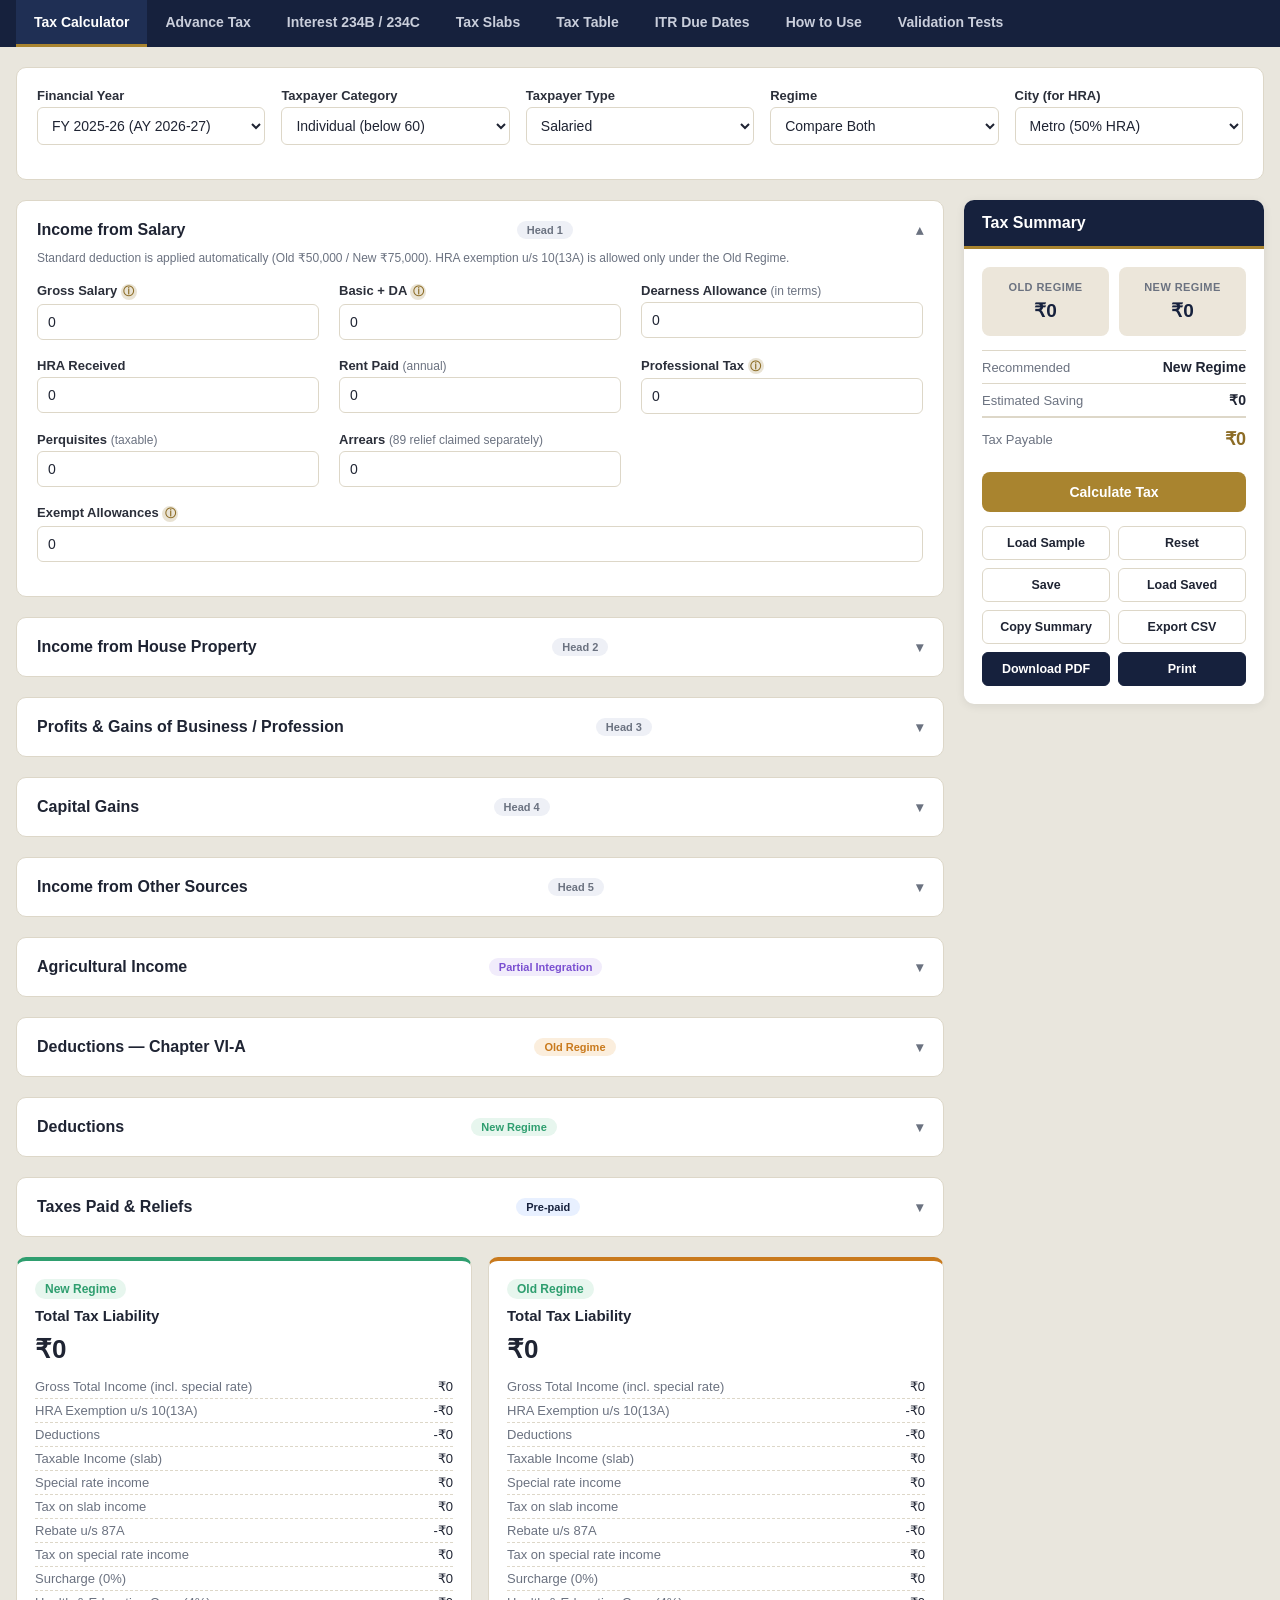
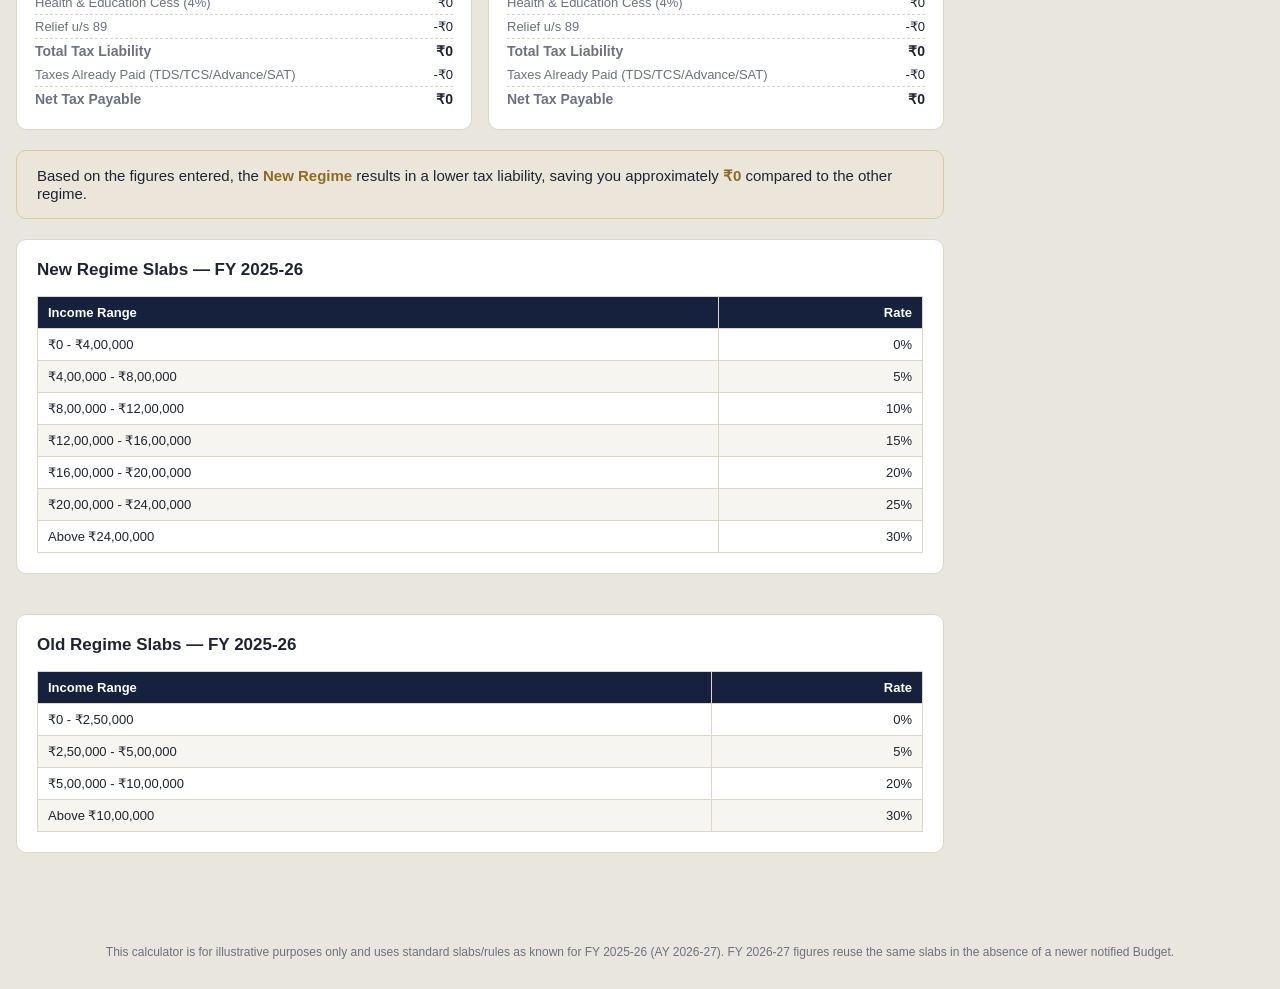
==== index.html @ a71130d2 "Add income tax calculator for FY 2025-26 & FY 2026-27 (Old vs New regime) Static HTML/CSS/JS calcula" ====
<!DOCTYPE html>
<html lang="en">
<head>
<meta charset="UTF-8" />
<meta name="viewport" content="width=device-width, initial-scale=1.0" />
<title>Income Tax Calculator — FY 2025-26 & FY 2026-27 | Old vs New Regime</title>
<link rel="stylesheet" href="style.css" />
</head>
<body>

<nav class="tabnav">
  <button class="tab-btn active" data-tab="calculator">Tax Calculator</button>
  <button class="tab-btn" data-tab="advance">Advance Tax</button>
  <button class="tab-btn" data-tab="interest">Interest 234B / 234C</button>
  <button class="tab-btn" data-tab="slabs">Tax Slabs</button>
  <button class="tab-btn" data-tab="table">Tax Table</button>
  <button class="tab-btn" data-tab="duedates">ITR Due Dates</button>
  <button class="tab-btn" data-tab="howto">How to Use</button>
  <button class="tab-btn" data-tab="tests">Validation Tests</button>
</nav>

<div class="wrap">

<!-- ============================== TAX CALCULATOR ============================== -->
<section class="tab-panel" id="tab-calculator">

  <div class="card controls controls-5">
    <div class="field">
      <label for="fy">Financial Year</label>
      <select id="fy">
        <option value="2025-26">FY 2025-26 (AY 2026-27)</option>
        <option value="2026-27">FY 2026-27 (AY 2027-28)</option>
      </select>
    </div>
    <div class="field">
      <label for="age">Taxpayer Category</label>
      <select id="age">
        <option value="below60">Individual (below 60)</option>
        <option value="senior">Senior Citizen (60–80)</option>
        <option value="supersenior">Super Senior Citizen (80+)</option>
      </select>
    </div>
    <div class="field">
      <label for="taxpayerType">Taxpayer Type</label>
      <select id="taxpayerType">
        <option value="salaried">Salaried</option>
        <option value="pensioner">Pensioner</option>
        <option value="business">Business / Professional</option>
        <option value="other">Other</option>
      </select>
    </div>
    <div class="field">
      <label for="regimeToggle">Regime</label>
      <select id="regimeToggle">
        <option value="both">Compare Both</option>
        <option value="new">New Regime</option>
        <option value="old">Old Regime</option>
      </select>
    </div>
    <div class="field">
      <label for="metroCity">City (for HRA)</label>
      <select id="metroCity">
        <option value="metro">Metro (50% HRA)</option>
        <option value="nonmetro">Non-Metro (40% HRA)</option>
      </select>
    </div>
  </div>

  <div class="calc-layout">
    <div class="calc-main">

      <!-- HEAD 1: SALARY -->
      <details class="card accordion" open>
        <summary><span>Income from Salary</span><span class="head-tag">Head 1</span></summary>
        <p class="section-note">Standard deduction is applied automatically (Old ₹50,000 / New ₹75,000). HRA exemption u/s 10(13A) is allowed only under the Old Regime.</p>
        <div class="two-col">
          <div class="field">
            <label for="grossSalary">Gross Salary <span class="info-i" title="Bonus / Special Allowance / other components not itemised below">ⓘ</span></label>
            <input type="number" id="grossSalary" min="0" value="0" />
          </div>
          <div class="field">
            <label for="basicDA">Basic + DA <span class="info-i" title="Forming part of salary; used as the base for HRA exemption">ⓘ</span></label>
            <input type="number" id="basicDA" min="0" value="0" />
          </div>
          <div class="field">
            <label for="daTerms">Dearness Allowance <span class="hint">(in terms)</span></label>
            <input type="number" id="daTerms" min="0" value="0" />
          </div>
          <div class="field">
            <label for="hraReceived">HRA Received</label>
            <input type="number" id="hraReceived" min="0" value="0" />
          </div>
          <div class="field">
            <label for="rentPaid">Rent Paid <span class="hint">(annual)</span></label>
            <input type="number" id="rentPaid" min="0" value="0" />
          </div>
          <div class="field">
            <label for="professionalTax">Professional Tax <span class="info-i" title="u/s 16(iii) — deductible only under the Old Regime">ⓘ</span></label>
            <input type="number" id="professionalTax" min="0" value="0" />
          </div>
          <div class="field">
            <label for="perquisites">Perquisites <span class="hint">(taxable)</span></label>
            <input type="number" id="perquisites" min="0" value="0" />
          </div>
          <div class="field">
            <label for="arrears">Arrears <span class="hint">(89 relief claimed separately)</span></label>
            <input type="number" id="arrears" min="0" value="0" />
          </div>
          <div class="field full">
            <label for="exemptAllowances">Exempt Allowances <span class="info-i" title="u/s 10 — e.g. LTA, conveyance; allowed in both regimes">ⓘ</span></label>
            <input type="number" id="exemptAllowances" min="0" value="0" />
          </div>
        </div>
      </details>

      <!-- HEAD 2: HOUSE PROPERTY -->
      <details class="card accordion">
        <summary><span>Income from House Property</span><span class="head-tag">Head 2</span></summary>
        <p class="section-note">Self-occupied interest u/s 24(b) is capped at ₹2,00,000 and allowed under the Old Regime only. Loss set-off against other heads is restricted to ₹2,00,000.</p>
        <div class="field">
          <label for="selfOccupiedInterest">Self-Occupied Property — Interest on Housing Loan u/s 24(b)</label>
          <input type="number" id="selfOccupiedInterest" min="0" value="0" />
        </div>
        <div class="two-col">
          <div class="field">
            <label for="letOutRent">Let-Out — Gross Annual Rent</label>
            <input type="number" id="letOutRent" min="0" value="0" />
          </div>
          <div class="field">
            <label for="municipalTax">Municipal Taxes Paid</label>
            <input type="number" id="municipalTax" min="0" value="0" />
          </div>
          <div class="field">
            <label for="letOutInterest">Let-Out — Interest on Loan</label>
            <input type="number" id="letOutInterest" min="0" value="0" />
          </div>
          <div class="field">
            <label for="preConstructionInterest">Pre-construction Interest <span class="hint">(1/5th)</span></label>
            <input type="number" id="preConstructionInterest" min="0" value="0" />
          </div>
          <div class="field">
            <label for="coOwnerShare">Co-owner Share (%) <span class="info-i" title="Your share of the let-out property">ⓘ</span></label>
            <input type="number" id="coOwnerShare" min="0" max="100" value="100" />
          </div>
        </div>
      </details>

      <!-- HEAD 3: BUSINESS / PROFESSION -->
      <details class="card accordion">
        <summary><span>Profits &amp; Gains of Business / Profession</span><span class="head-tag">Head 3</span></summary>
        <p class="section-note">Enter either the regular computation figures or presumptive income (44AD / 44ADA / 44AE). Presumptive income, where entered, is taken as the business income.</p>
        <div class="two-col">
          <div class="field">
            <label for="netProfit">Net Profit as per P&amp;L</label>
            <input type="number" id="netProfit" value="0" />
          </div>
          <div class="field">
            <label for="addDisallowances">Add: Disallowances</label>
            <input type="number" id="addDisallowances" min="0" value="0" />
          </div>
          <div class="field">
            <label for="addOtherAdditions">Add: Other Additions</label>
            <input type="number" id="addOtherAdditions" min="0" value="0" />
          </div>
          <div class="field">
            <label for="lessAllowableDeductions">Less: Allowable Deductions</label>
            <input type="number" id="lessAllowableDeductions" min="0" value="0" />
          </div>
          <div class="field">
            <label for="depreciationAdjustment">Depreciation Adjustment u/s 32</label>
            <input type="number" id="depreciationAdjustment" min="0" value="0" />
          </div>
          <div class="field">
            <label for="presumptive44AD">Presumptive u/s 44AD</label>
            <input type="number" id="presumptive44AD" min="0" value="0" />
          </div>
          <div class="field">
            <label for="presumptive44ADA">Presumptive u/s 44ADA</label>
            <input type="number" id="presumptive44ADA" min="0" value="0" />
          </div>
          <div class="field">
            <label for="presumptive44AE">Presumptive u/s 44AE</label>
            <input type="number" id="presumptive44AE" min="0" value="0" />
          </div>
          <div class="field">
            <label for="broughtForwardBusinessLoss">Brought-Forward Business Loss</label>
            <input type="number" id="broughtForwardBusinessLoss" min="0" value="0" />
          </div>
          <div class="field">
            <label for="currentYearBusinessLoss">Current-Year Business Loss</label>
            <input type="number" id="currentYearBusinessLoss" min="0" value="0" />
          </div>
        </div>
      </details>

      <!-- HEAD 4: CAPITAL GAINS -->
      <details class="card accordion">
        <summary><span>Capital Gains</span><span class="head-tag">Head 4</span></summary>
        <p class="section-note">Special-rate gains are taxed separately: STCG u/s 111A @20%, LTCG u/s 112A @12.5% (exemption ₹1,25,000), LTCG u/s 112 @12.5%. For residents, unexhausted basic exemption is set off against special-rate income.</p>
        <div class="two-col">
          <div class="field">
            <label for="stcgSlab">STCG Taxable at Slab Rates</label>
            <input type="number" id="stcgSlab" min="0" value="0" />
          </div>
          <div class="field">
            <label for="stcg111A">STCG u/s 111A <span class="hint">(equity, 20%)</span></label>
            <input type="number" id="stcg111A" min="0" value="0" />
          </div>
          <div class="field">
            <label for="ltcg112A">LTCG u/s 112A <span class="hint">(equity, 12.5%)</span></label>
            <input type="number" id="ltcg112A" min="0" value="0" />
          </div>
          <div class="field">
            <label for="ltcg112">LTCG u/s 112 <span class="hint">(others, 12.5%)</span></label>
            <input type="number" id="ltcg112" min="0" value="0" />
          </div>
        </div>
      </details>

      <!-- HEAD 5: OTHER SOURCES -->
      <details class="card accordion">
        <summary><span>Income from Other Sources</span><span class="head-tag">Head 5</span></summary>
        <p class="section-note">Lottery / online gaming / VDA / unexplained income are taxed at special rates (30% / 30% / 30% / 60% respectively) and are not eligible for rebate u/s 87A.</p>
        <div class="two-col">
          <div class="field">
            <label for="savingsInterest">Savings Bank Interest</label>
            <input type="number" id="savingsInterest" min="0" value="0" />
          </div>
          <div class="field">
            <label for="fdInterest">Fixed Deposit / Other Interest</label>
            <input type="number" id="fdInterest" min="0" value="0" />
          </div>
          <div class="field">
            <label for="dividendIncome">Dividend Income</label>
            <input type="number" id="dividendIncome" min="0" value="0" />
          </div>
          <div class="field">
            <label for="familyPension">Family Pension <span class="info-i" title="Deduction: 1/3rd or ₹15,000 (Old) / ₹25,000 (New), whichever lower">ⓘ</span></label>
            <input type="number" id="familyPension" min="0" value="0" />
          </div>
          <div class="field">
            <label for="lottery115BB">Lottery / Winnings <span class="hint">u/s 115BB (30%)</span></label>
            <input type="number" id="lottery115BB" min="0" value="0" />
          </div>
          <div class="field">
            <label for="onlineGaming115BBJ">Online Gaming <span class="hint">u/s 115BBJ (30%)</span></label>
            <input type="number" id="onlineGaming115BBJ" min="0" value="0" />
          </div>
          <div class="field">
            <label for="vda115BBH">VDA / Crypto <span class="hint">u/s 115BBH (30%)</span></label>
            <input type="number" id="vda115BBH" min="0" value="0" />
          </div>
          <div class="field">
            <label for="unexplained115BBE">Unexplained Income <span class="hint">u/s 115BBE (60%)</span></label>
            <input type="number" id="unexplained115BBE" min="0" value="0" />
          </div>
          <div class="field full">
            <label for="otherIncomeSlab">Other Income <span class="hint">(taxable at slab)</span></label>
            <input type="number" id="otherIncomeSlab" min="0" value="0" />
          </div>
        </div>
      </details>

      <!-- AGRICULTURAL INCOME -->
      <details class="card accordion">
        <summary><span>Agricultural Income</span><span class="head-tag partial">Partial Integration</span></summary>
        <p class="section-note">Net agricultural income above ₹5,000 is aggregated for rate purposes (partial integration) where the taxpayer is an individual/HUF and non-agricultural income exceeds the basic exemption.</p>
        <div class="field">
          <label for="agriIncome">Net Agricultural Income</label>
          <input type="number" id="agriIncome" min="0" value="0" />
        </div>
      </details>

      <!-- DEDUCTIONS: OLD REGIME -->
      <details class="card accordion">
        <summary><span>Deductions — Chapter VI-A</span><span class="head-tag old">Old Regime</span></summary>
        <p class="section-note">These deductions are available under the Old Regime. Statutory ceilings (e.g. 80C aggregate ₹1,50,000; 80CCD(1B) ₹50,000) are applied automatically, with a validation note.</p>
        <div class="two-col">
          <div class="field"><label for="sec80C">80C</label><input type="number" id="sec80C" min="0" value="0" /></div>
          <div class="field"><label for="sec80CCC">80CCC</label><input type="number" id="sec80CCC" min="0" value="0" /></div>
          <div class="field"><label for="sec80CCD1">80CCD(1) — employee NPS</label><input type="number" id="sec80CCD1" min="0" value="0" /></div>
          <div class="field"><label for="sec80CCD1B">80CCD(1B) — addl. NPS</label><input type="number" id="sec80CCD1B" min="0" max="50000" value="0" /></div>
          <div class="field"><label for="sec80CCD2_old">80CCD(2) — employer NPS</label><input type="number" id="sec80CCD2_old" min="0" value="0" /></div>
          <div class="field"><label for="sec80D">80D — Mediclaim</label><input type="number" id="sec80D" min="0" value="0" /></div>
          <div class="field"><label for="sec80DD">80DD</label><input type="number" id="sec80DD" min="0" value="0" /></div>
          <div class="field"><label for="sec80DDB">80DDB</label><input type="number" id="sec80DDB" min="0" value="0" /></div>
          <div class="field"><label for="sec80E">80E — education loan</label><input type="number" id="sec80E" min="0" value="0" /></div>
          <div class="field"><label for="sec80EE">80EE</label><input type="number" id="sec80EE" min="0" value="0" /></div>
          <div class="field"><label for="sec80EEA">80EEA</label><input type="number" id="sec80EEA" min="0" value="0" /></div>
          <div class="field"><label for="sec80G">80G — donations</label><input type="number" id="sec80G" min="0" value="0" /></div>
          <div class="field"><label for="sec80GG">80GG — rent (no HRA)</label><input type="number" id="sec80GG" min="0" value="0" /></div>
          <div class="field"><label for="sec80GGA">80GGA</label><input type="number" id="sec80GGA" min="0" value="0" /></div>
          <div class="field"><label for="sec80GGC">80GGC</label><input type="number" id="sec80GGC" min="0" value="0" /></div>
          <div class="field"><label for="sec80TTA">80TTA — savings interest</label><input type="number" id="sec80TTA" min="0" max="10000" value="0" /></div>
          <div class="field"><label for="sec80TTB">80TTB — senior interest</label><input type="number" id="sec80TTB" min="0" max="50000" value="0" /></div>
          <div class="field"><label for="sec80U">80U — disability</label><input type="number" id="sec80U" min="0" value="0" /></div>
          <div class="field full"><label for="otherDeductions">Other Chapter VI-A deductions</label><input type="number" id="otherDeductions" min="0" value="0" /></div>
        </div>
      </details>

      <!-- DEDUCTIONS: NEW REGIME -->
      <details class="card accordion">
        <summary><span>Deductions</span><span class="head-tag new">New Regime</span></summary>
        <p class="section-note">Only a limited set of deductions is permitted under the New Regime u/s 115BAC.</p>
        <div class="two-col">
          <div class="field"><label for="sec80CCD2_new">80CCD(2) — employer NPS</label><input type="number" id="sec80CCD2_new" min="0" value="0" /></div>
          <div class="field"><label for="sec80CCH2">80CCH(2) — Agniveer</label><input type="number" id="sec80CCH2" min="0" value="0" /></div>
          <div class="field"><label for="sec80JJAA">80JJAA — new employment</label><input type="number" id="sec80JJAA" min="0" value="0" /></div>
          <div class="field"><label for="sec80LA3A">80LA(1A) — IFSC unit</label><input type="number" id="sec80LA3A" min="0" value="0" /></div>
        </div>
      </details>

      <!-- TAXES PAID & RELIEFS -->
      <details class="card accordion">
        <summary><span>Taxes Paid &amp; Reliefs</span><span class="head-tag prepaid">Pre-paid</span></summary>
        <p class="section-note">Enter taxes already paid to arrive at the net payable / refundable position.</p>
        <div class="two-col">
          <div class="field"><label for="tds">TDS</label><input type="number" id="tds" min="0" value="0" /></div>
          <div class="field"><label for="tcs">TCS</label><input type="number" id="tcs" min="0" value="0" /></div>
          <div class="field"><label for="advanceTax">Advance Tax Paid</label><input type="number" id="advanceTax" min="0" value="0" /></div>
          <div class="field"><label for="selfAssessmentTax">Self-Assessment Tax</label><input type="number" id="selfAssessmentTax" min="0" value="0" /></div>
          <div class="field"><label for="relief89">Relief u/s 89</label><input type="number" id="relief89" min="0" value="0" /></div>
        </div>
      </details>

      <div id="results"></div>

    </div>

    <!-- STICKY SUMMARY SIDEBAR -->
    <aside class="calc-sidebar">
      <div class="summary-card">
        <div class="summary-header">Tax Summary</div>
        <div class="summary-body">
          <div class="summary-boxes">
            <div class="summary-box">
              <span>OLD REGIME</span>
              <strong id="sumOld">₹0</strong>
            </div>
            <div class="summary-box">
              <span>NEW REGIME</span>
              <strong id="sumNew">₹0</strong>
            </div>
          </div>
          <div class="summary-row"><span>Recommended</span><strong id="sumRecommended">—</strong></div>
          <div class="summary-row"><span>Estimated Saving</span><strong id="sumSaving">—</strong></div>
          <div class="summary-row main"><span>Tax Payable</span><strong id="sumPayable">₹0</strong></div>

          <button id="calcBtn" class="gold-btn full-btn">Calculate Tax</button>

          <div class="util-grid">
            <button id="loadSampleBtn" class="util-btn">Load Sample</button>
            <button id="resetBtn" class="util-btn">Reset</button>
            <button id="saveBtn" class="util-btn">Save</button>
            <button id="loadSavedBtn" class="util-btn">Load Saved</button>
            <button id="copySummaryBtn" class="util-btn">Copy Summary</button>
            <button id="exportCsvBtn" class="util-btn">Export CSV</button>
            <button id="downloadPdfBtn" class="util-btn dark-btn">Download PDF</button>
            <button id="printBtn" class="util-btn dark-btn">Print</button>
          </div>
        </div>
      </div>
    </aside>
  </div>
</section>

<!-- ============================== ADVANCE TAX ============================== -->
<section class="tab-panel hidden" id="tab-advance">
  <div class="card accordion-static" open>
    <div class="static-header"><span>Advance Tax Calculator</span><span class="head-tag">FY 2026-27</span></div>
    <p class="section-note">Computes instalment-wise advance tax u/s 208–211. Normal taxpayers: 15% by 15 Jun, 45% by 15 Sep, 75% by 15 Dec, 100% by 15 Mar. Presumptive (44AD/44ADA): 100% by 15 Mar.</p>
    <div class="two-col">
      <div class="field"><label for="advAge">Taxpayer Category</label>
        <select id="advAge">
          <option value="below60">Individual (below 60)</option>
          <option value="senior">Senior Citizen (60–80)</option>
          <option value="supersenior">Super Senior Citizen (80+)</option>
        </select>
      </div>
      <div class="field"><label for="advRegime">Regime</label>
        <select id="advRegime">
          <option value="new">New Regime</option>
          <option value="old">Old Regime</option>
        </select>
      </div>
      <div class="field"><label for="advIncome">Estimated Total Income</label><input type="number" id="advIncome" min="0" value="0" /></div>
      <div class="field"><label for="advTds">TDS / TCS deductible</label><input type="number" id="advTds" min="0" value="0" /></div>
      <div class="field"><label for="advTcs">TCS (separate, if any)</label><input type="number" id="advTcs" min="0" value="0" /></div>
      <div class="field"><label for="advRelief">Relief u/s 89 / 90 / 91</label><input type="number" id="advRelief" min="0" value="0" /></div>
    </div>
    <label class="checkbox-row"><input type="checkbox" id="advPresumptive" /> Presumptive taxpayer (44AD / 44ADA) — single instalment by 15 March</label>
    <div class="two-col">
      <div class="field"><label for="advJun">Paid by 15 Jun</label><input type="number" id="advJun" min="0" value="0" /></div>
      <div class="field"><label for="advSep">Paid by 15 Sep</label><input type="number" id="advSep" min="0" value="0" /></div>
      <div class="field"><label for="advDec">Paid by 15 Dec</label><input type="number" id="advDec" min="0" value="0" /></div>
      <div class="field"><label for="advMar">Paid by 15 Mar</label><input type="number" id="advMar" min="0" value="0" /></div>
    </div>
    <button id="advComputeBtn" class="gold-btn">Compute Advance Tax</button>
    <div id="advResults"></div>
  </div>
</section>

<!-- ============================== INTEREST 234B/234C ============================== -->
<section class="tab-panel hidden" id="tab-interest">
  <div class="card accordion-static">
    <div class="static-header"><span>Interest u/s 234B &amp; 234C</span><span class="head-tag">Default Interest</span></div>
    <p class="section-note">Section 234B: 1% per month on shortfall where advance tax paid is less than 90% of assessed tax. Section 234C: 1% per month for deferment of advance-tax instalments. Assessed tax is net of TDS/TCS and reliefs.</p>
    <div class="two-col">
      <div class="field"><label for="intAssessedTax">Assessed Tax (net of TDS/TCS)</label><input type="number" id="intAssessedTax" min="0" value="0" /></div>
      <div class="field"><label for="intAdvancePaid">Total Advance Tax Paid</label><input type="number" id="intAdvancePaid" min="0" value="0" /></div>
      <div class="field"><label for="intMonths234B">234B — months of default <span class="info-i" title="Number of months from 1 April of the assessment year until the date of determination/payment">ⓘ</span></label><input type="number" id="intMonths234B" min="0" value="0" /></div>
    </div>
    <label class="checkbox-row"><input type="checkbox" id="intPresumptive" /> Presumptive taxpayer (44AD / 44ADA)</label>
    <div class="two-col">
      <div class="field"><label for="intJun">Cumulative paid by 15 Jun</label><input type="number" id="intJun" min="0" value="0" /></div>
      <div class="field"><label for="intSep">Cumulative paid by 15 Sep</label><input type="number" id="intSep" min="0" value="0" /></div>
      <div class="field"><label for="intDec">Cumulative paid by 15 Dec</label><input type="number" id="intDec" min="0" value="0" /></div>
      <div class="field"><label for="intMar">Cumulative paid by 15 Mar</label><input type="number" id="intMar" min="0" value="0" /></div>
    </div>
    <button id="intComputeBtn" class="gold-btn">Compute Interest</button>
    <div id="intResults"></div>
  </div>
</section>

<!-- ============================== TAX SLABS ============================== -->
<section class="tab-panel hidden" id="tab-slabs">
  <div class="card accordion-static">
    <div class="static-header"><span>Income Tax Slab Rates</span><span class="head-tag">FY 2025-26 &amp; FY 2026-27</span></div>
    <div id="slabsContent"></div>
  </div>
</section>

<!-- ============================== TAX TABLE ============================== -->
<section class="tab-panel hidden" id="tab-table">
  <div class="card accordion-static">
    <div class="static-header"><span>Quick-Reference Tax Table</span><span class="head-tag">Old vs New, by Income Level</span></div>
    <p class="section-note">Illustrative total tax liability (no deductions, standard deduction only, salaried individual below 60) at common income levels — useful for quickly showing a client where the regime crossover happens.</p>
    <div class="two-col" style="max-width:320px">
      <div class="field"><label for="tableFY">Financial Year</label>
        <select id="tableFY">
          <option value="2025-26">FY 2025-26</option>
          <option value="2026-27">FY 2026-27</option>
        </select>
      </div>
    </div>
    <div id="tableContent"></div>
  </div>
</section>

<!-- ============================== ITR DUE DATES ============================== -->
<section class="tab-panel hidden" id="tab-duedates">
  <div class="card accordion-static">
    <div class="static-header"><span>ITR Due Dates</span><span class="head-tag">AY 2026-27 &amp; AY 2027-28</span></div>
    <p class="section-note">Standard statutory due dates under the Income-tax Act. Dates are extended only by specific CBDT notification/circular for a given assessment year — confirm against the latest notification before relying on these for filing.</p>
    <table class="slab-table">
      <thead><tr><th>Category of Taxpayer</th><th>Due Date</th></tr></thead>
      <tbody>
        <tr><td>Individuals / HUF — no audit required</td><td>31 July</td></tr>
        <tr><td>Businesses requiring audit (incl. companies)</td><td>31 October</td></tr>
        <tr><td>Taxpayers with transfer pricing report (Form 3CEB)</td><td>30 November</td></tr>
        <tr><td>Belated return u/s 139(4)</td><td>31 December</td></tr>
        <tr><td>Revised return u/s 139(5)</td><td>31 December</td></tr>
        <tr><td>Updated return u/s 139(8A)</td><td>Within 48 months from end of relevant AY</td></tr>
      </tbody>
    </table>
  </div>
</section>

<!-- ============================== HOW TO USE ============================== -->
<section class="tab-panel hidden" id="tab-howto">
  <div class="card accordion-static">
    <div class="static-header"><span>How to Use This Calculator</span></div>
    <ol class="howto-list">
      <li>Select the Financial Year, Taxpayer Category (age), Taxpayer Type, and the regime(s) you want to compare on the <strong>Tax Calculator</strong> tab.</li>
      <li>Expand each income head (Salary, House Property, Business/Profession, Capital Gains, Other Sources) and fill in the relevant figures. Leave anything not applicable at 0.</li>
      <li>Under the Old Regime, fill in Chapter VI-A deductions (80C, 80D, etc.) — these are ignored automatically under the New Regime.</li>
      <li>Enter any taxes already paid (TDS, TCS, advance tax, self-assessment tax) and relief u/s 89 in the last section.</li>
      <li>Click <strong>Calculate Tax</strong> — the sticky summary panel on the right shows the Old vs New regime totals, which one is recommended, and the estimated saving.</li>
      <li>Use <strong>Load Sample</strong> to see a worked example, <strong>Save / Load Saved</strong> to keep figures for a client between visits, and <strong>Export CSV / Download PDF / Print</strong> to share the computation.</li>
      <li>Use the <strong>Advance Tax</strong> and <strong>Interest 234B/234C</strong> tabs to check instalment compliance and any default interest once the annual tax liability is known.</li>
    </ol>
  </div>
</section>

<!-- ============================== VALIDATION TESTS ============================== -->
<section class="tab-panel hidden" id="tab-tests">
  <div class="card accordion-static">
    <div class="static-header"><span>Validation Tests</span><span class="head-tag">Self-Check</span></div>
    <p class="section-note">A handful of hand-verified scenarios run against the live calculation engine, to confirm the maths hasn't regressed.</p>
    <button id="runTestsBtn" class="gold-btn">Run Tests</button>
    <div id="testResults"></div>
  </div>
</section>

</div>

<footer class="site-footer">
  <p>This calculator is for illustrative purposes only and uses standard slabs/rules as known for FY 2025-26 (AY 2026-27). FY 2026-27 figures reuse the same slabs in the absence of a newer notified Budget.</p>
</footer>

<script src="script.js"></script>
</body>
</html>
---- style.css ----
:root {
  --bg: #e9e6dd;
  --card: #ffffff;
  --border: #ddd7c8;
  --text: #1f2433;
  --muted: #6b7280;
  --navy: #16213d;
  --navy-light: #1f2f54;
  --gold: #a9842f;
  --gold-dark: #8c6c25;
  --cream: #ece6da;
  --new: #2f9e6f;
  --old: #c97a1d;
  --danger: #c0392b;
  --radius: 10px;
}

* { box-sizing: border-box; }

body {
  margin: 0;
  font-family: "Segoe UI", Roboto, Arial, sans-serif;
  background: var(--bg);
  color: var(--text);
}

.wrap {
  max-width: 1280px;
  margin: 0 auto;
  padding: 20px 16px 60px;
}

/* Top tab navigation */
.tabnav {
  background: var(--navy);
  display: flex;
  flex-wrap: wrap;
  padding: 0 16px;
}
.tab-btn {
  background: transparent;
  border: none;
  color: #c9cedb;
  padding: 14px 18px;
  font-size: 14px;
  font-weight: 600;
  cursor: pointer;
  border-bottom: 3px solid transparent;
}
.tab-btn:hover { color: #fff; }
.tab-btn.active {
  color: #fff;
  border-bottom-color: var(--gold);
  background: var(--navy-light);
}

.tab-panel.hidden { display: none; }

.card {
  background: var(--card);
  border: 1px solid var(--border);
  border-radius: var(--radius);
  padding: 20px;
  margin-bottom: 20px;
}

.card h2 {
  margin: 0 0 16px;
  font-size: 17px;
}

.controls {
  display: grid;
  grid-template-columns: repeat(auto-fit, minmax(200px, 1fr));
  gap: 16px;
}

.field {
  margin-bottom: 14px;
}
.field label {
  display: block;
  font-size: 13px;
  font-weight: 600;
  margin-bottom: 4px;
  color: #2b2f3a;
}
.field .hint {
  font-weight: 400;
  color: var(--muted);
  font-size: 12px;
}
.info-i {
  display: inline-flex;
  align-items: center;
  justify-content: center;
  width: 16px;
  height: 16px;
  border-radius: 50%;
  background: #e9e3d4;
  color: var(--gold-dark);
  font-size: 11px;
  font-style: normal;
  cursor: help;
}
.field input, .field select {
  width: 100%;
  padding: 9px 10px;
  border: 1px solid var(--border);
  border-radius: 6px;
  font-size: 14px;
  background: #fff;
  color: var(--text);
}
.field input:focus, .field select:focus {
  outline: none;
  border-color: var(--gold);
  box-shadow: 0 0 0 3px rgba(169,132,47,0.15);
}

.checkbox-row {
  display: flex;
  align-items: center;
  gap: 8px;
  font-size: 13px;
  font-weight: 600;
  margin: 8px 0 16px;
}
.checkbox-row input { width: auto; }

/* Buttons */
button { font-family: inherit; }
.gold-btn {
  border: none;
  border-radius: 8px;
  padding: 12px 22px;
  font-size: 14px;
  font-weight: 700;
  cursor: pointer;
  background: var(--gold);
  color: #fff;
  transition: background 0.15s;
}
.gold-btn:hover { background: var(--gold-dark); }
.full-btn { width: 100%; margin: 14px 0; }

.util-grid {
  display: grid;
  grid-template-columns: 1fr 1fr;
  gap: 8px;
}
.util-btn {
  border: 1px solid var(--border);
  border-radius: 6px;
  padding: 9px 8px;
  font-size: 12.5px;
  font-weight: 600;
  cursor: pointer;
  background: #fff;
  color: var(--text);
}
.util-btn:hover { background: #f4f2ec; }
.util-btn.dark-btn {
  background: var(--navy);
  color: #fff;
  border-color: var(--navy);
}
.util-btn.dark-btn:hover { background: var(--navy-light); }

/* Calculator layout: main content + sticky sidebar */
.calc-layout {
  display: grid;
  grid-template-columns: 1fr 300px;
  gap: 20px;
  align-items: start;
}
@media (max-width: 900px) {
  .calc-layout { grid-template-columns: 1fr; }
  .calc-sidebar { position: static; }
}

.calc-sidebar {
  position: sticky;
  top: 16px;
}

.summary-card {
  background: var(--card);
  border-radius: var(--radius);
  overflow: hidden;
  box-shadow: 0 2px 10px rgba(0,0,0,0.08);
}
.summary-header {
  background: var(--navy);
  color: #fff;
  font-weight: 700;
  font-size: 16px;
  padding: 14px 18px;
  border-bottom: 3px solid var(--gold);
}
.summary-body { padding: 18px; }

.summary-boxes {
  display: grid;
  grid-template-columns: 1fr 1fr;
  gap: 10px;
  margin-bottom: 14px;
}
.summary-box {
  background: var(--cream);
  border-radius: 8px;
  padding: 14px 8px;
  text-align: center;
}
.summary-box span {
  display: block;
  font-size: 11px;
  font-weight: 700;
  letter-spacing: 0.04em;
  color: var(--muted);
  margin-bottom: 6px;
}
.summary-box strong {
  font-size: 19px;
  color: var(--navy);
}

.summary-row {
  display: flex;
  justify-content: space-between;
  align-items: center;
  font-size: 13px;
  padding: 8px 0;
  border-top: 1px solid var(--border);
  color: var(--muted);
}
.summary-row strong { color: var(--text); font-size: 14px; }
.summary-row.main {
  border-top: 2px solid var(--border);
  padding-top: 10px;
}
.summary-row.main strong { font-size: 18px; color: var(--gold-dark); }

/* Accordion sections */
.accordion summary {
  list-style: none;
  cursor: pointer;
  display: flex;
  align-items: center;
  justify-content: space-between;
  font-size: 16px;
  font-weight: 700;
  padding: 0;
}
.accordion summary::-webkit-details-marker { display: none; }
.accordion summary::after {
  content: "▾";
  color: var(--muted);
  font-size: 14px;
  margin-left: 12px;
}
.accordion[open] summary::after { content: "▴"; }

.static-header {
  display: flex;
  align-items: center;
  justify-content: space-between;
  font-size: 16px;
  font-weight: 700;
  margin-bottom: 4px;
}
.accordion-static { background: var(--card); }

.head-tag {
  font-size: 11px;
  font-weight: 700;
  padding: 3px 10px;
  border-radius: 20px;
  background: #eef0f6;
  color: var(--muted);
}
.head-tag.old { background: #fbeedd; color: var(--old); }
.head-tag.new { background: #e7f6ee; color: var(--new); }
.head-tag.partial { background: #f1ecfb; color: #7a4fd1; }
.head-tag.prepaid { background: #e8f0ff; color: var(--navy); }

.section-note {
  font-size: 12px;
  color: var(--muted);
  margin: 10px 0 16px;
  line-height: 1.5;
}

.two-col {
  display: grid;
  grid-template-columns: repeat(auto-fit, minmax(260px, 1fr));
  gap: 4px 20px;
  margin-top: 12px;
}
.field.full { grid-column: 1 / -1; }

#results { display: flex; flex-direction: column; gap: 20px; margin-top: 20px; }

.result-cards {
  display: grid;
  grid-template-columns: repeat(auto-fit, minmax(280px, 1fr));
  gap: 16px;
}

.regime-card {
  border-radius: var(--radius);
  border: 1px solid var(--border);
  padding: 18px;
  background: var(--card);
}
.regime-card.new { border-top: 4px solid var(--new); }
.regime-card.old { border-top: 4px solid var(--old); }

.regime-card h3 {
  margin: 0 0 10px;
  font-size: 15px;
}
.regime-card .total {
  font-size: 26px;
  font-weight: 700;
  margin: 6px 0 10px;
}
.row {
  display: flex;
  justify-content: space-between;
  font-size: 13px;
  padding: 4px 0;
  border-bottom: 1px dashed var(--border);
}
.row span:first-child { color: var(--muted); }
.row.total-row {
  border-bottom: none;
  font-weight: 700;
  font-size: 14px;
}

.badge {
  display: inline-block;
  font-size: 12px;
  font-weight: 700;
  padding: 3px 10px;
  border-radius: 20px;
  background: #e7f6ee;
  color: var(--new);
  margin-bottom: 8px;
}

.recommend {
  background: var(--cream);
  border: 1px solid #d8cba4;
  border-radius: var(--radius);
  padding: 16px 20px;
  font-size: 15px;
}
.recommend strong { color: var(--gold-dark); }

table.slab-table {
  width: 100%;
  border-collapse: collapse;
  font-size: 13px;
  margin-top: 8px;
}
table.slab-table th, table.slab-table td {
  border: 1px solid var(--border);
  padding: 8px 10px;
  text-align: right;
}
table.slab-table th:first-child, table.slab-table td:first-child {
  text-align: left;
}
table.slab-table th {
  background: var(--navy);
  color: #fff;
}
table.slab-table tbody tr:nth-child(even) { background: #f7f5ef; }

.note-box {
  background: var(--cream);
  border: 1px solid #d8cba4;
  border-left: 4px solid var(--gold);
  border-radius: 6px;
  padding: 10px 14px;
  font-size: 12.5px;
  color: #5c4a1f;
  margin: 10px 0 20px;
  line-height: 1.6;
}

.slabs-block { margin-bottom: 28px; }
.slabs-block h3 { margin: 0 0 8px; font-size: 15px; }

.howto-list { font-size: 14px; line-height: 1.8; padding-left: 20px; }
.howto-list li { margin-bottom: 6px; }

.test-row {
  display: flex;
  justify-content: space-between;
  align-items: center;
  padding: 10px 14px;
  border: 1px solid var(--border);
  border-radius: 6px;
  margin-bottom: 8px;
  font-size: 13px;
}
.test-pass { color: var(--new); font-weight: 700; }
.test-fail { color: var(--danger); font-weight: 700; }

.site-footer {
  color: var(--muted);
  font-size: 12px;
  margin: 0 auto 30px;
  max-width: 1280px;
  padding: 0 16px;
  text-align: center;
}

@media print {
  .tabnav, .util-grid, #calcBtn, .checkbox-row { display: none !important; }
  .calc-layout { grid-template-columns: 1fr; }
  .calc-sidebar { position: static; }
}
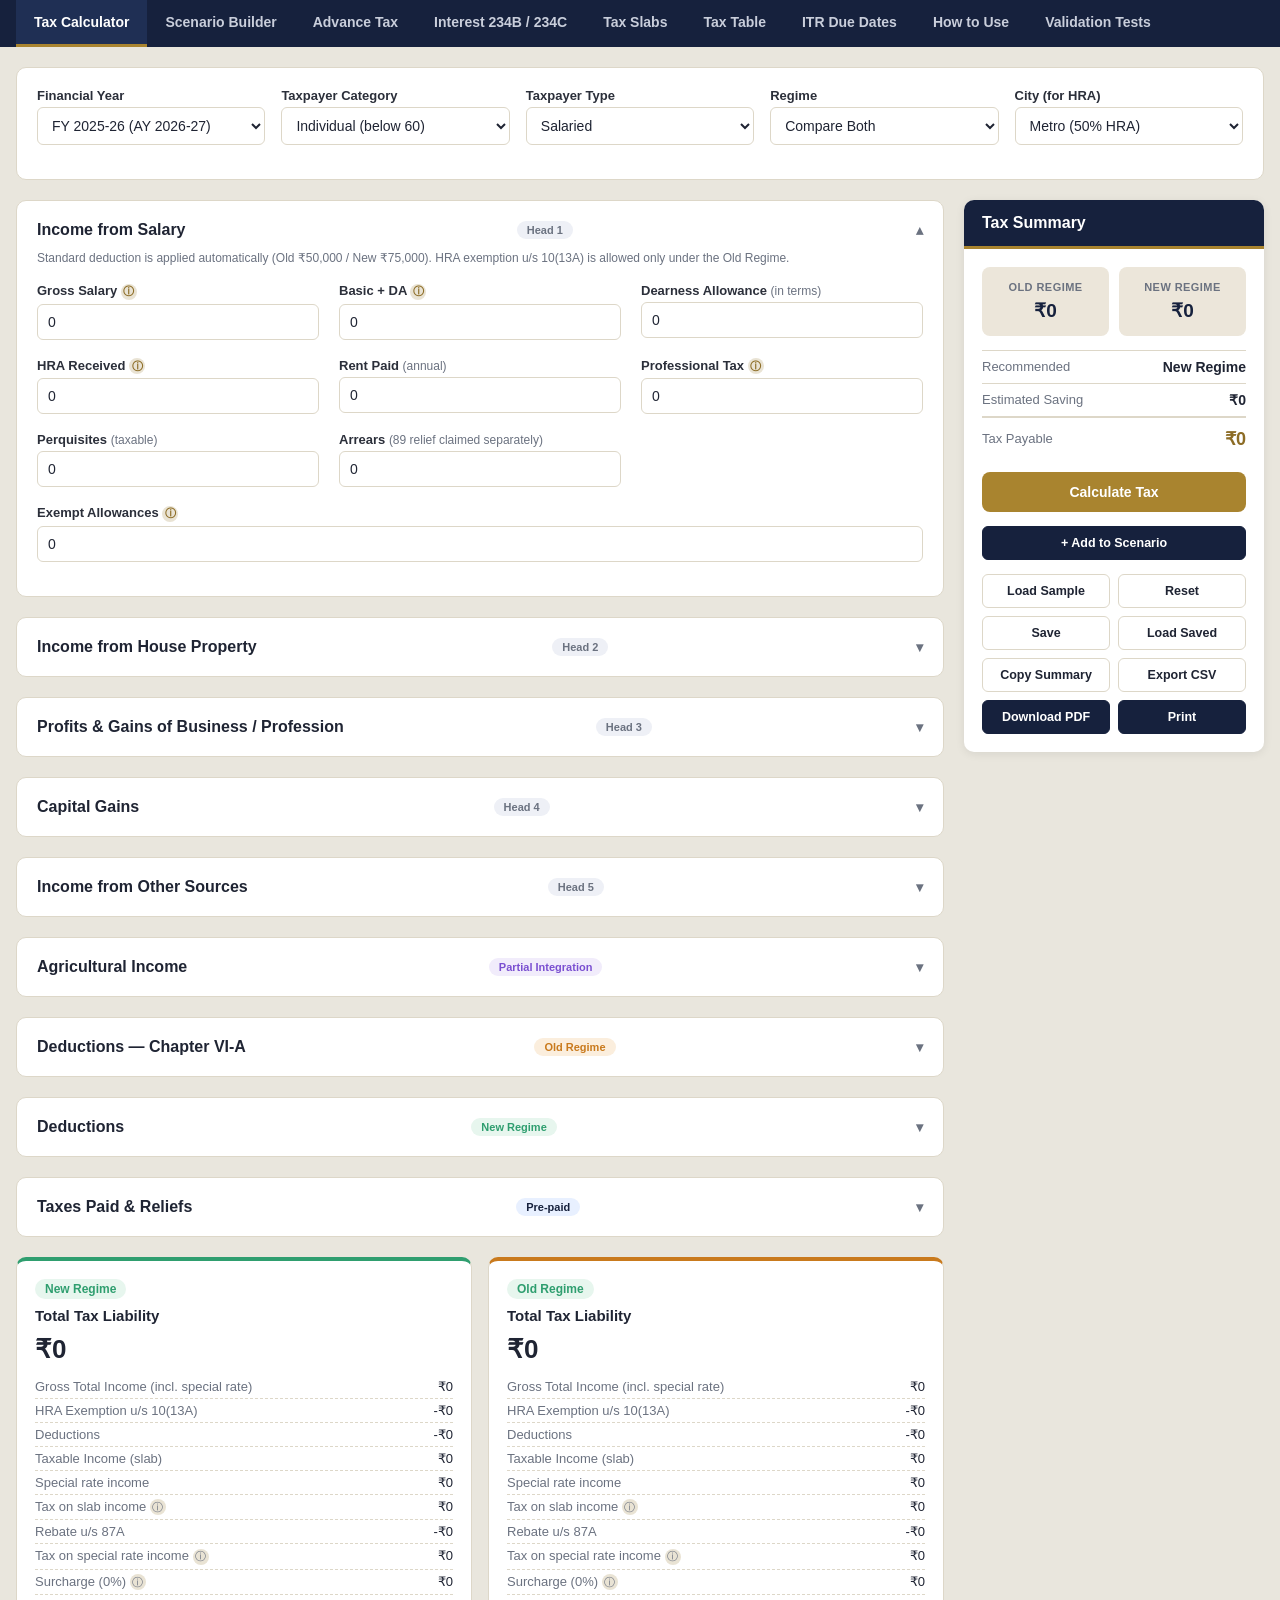
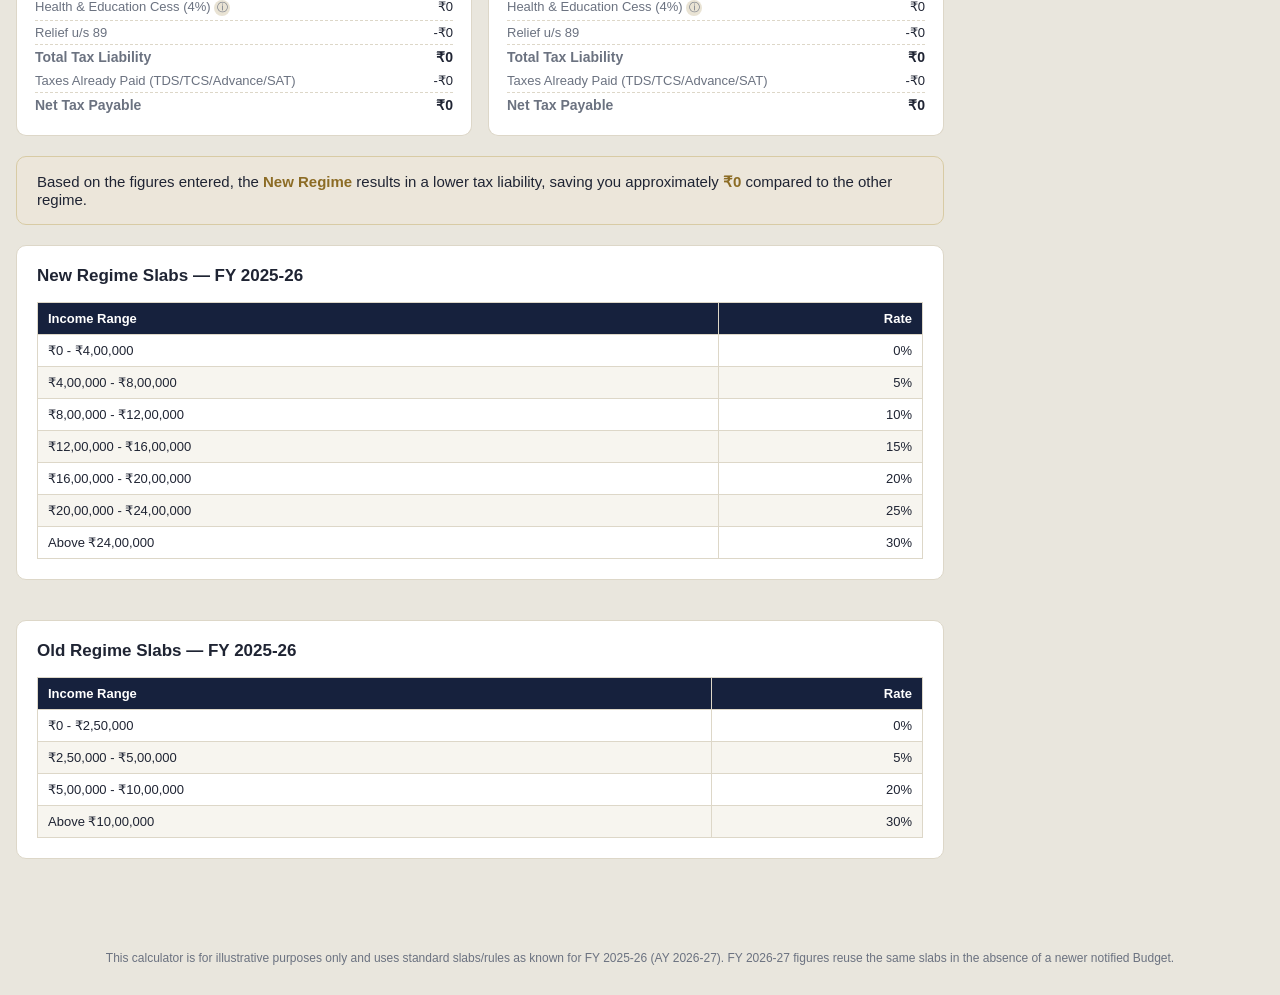
==== commit f17d61bf: "Add Scenario Builder, Indian comma formatting, and section-reference tooltips - New Scenario Builder" ====
--- a/index.html
+++ b/index.html
@@ -10,6 +10,7 @@
 
 <nav class="tabnav">
   <button class="tab-btn active" data-tab="calculator">Tax Calculator</button>
+  <button class="tab-btn" data-tab="scenarios">Scenario Builder</button>
   <button class="tab-btn" data-tab="advance">Advance Tax</button>
   <button class="tab-btn" data-tab="interest">Interest 234B / 234C</button>
   <button class="tab-btn" data-tab="slabs">Tax Slabs</button>
@@ -36,8 +37,12 @@
       <label for="age">Taxpayer Category</label>
       <select id="age">
         <option value="below60">Individual (below 60)</option>
-        <option value="senior">Senior Citizen (60–80)</option>
-        <option value="supersenior">Super Senior Citizen (80+)</option>
+        <option value="senior">Senior Citizen (60–79)</option>
+        <option value="supersenior">Super Senior (80+)</option>
+        <option value="nonresident">Non-Resident</option>
+        <option value="huf">HUF</option>
+        <option value="aopboi">AOP / BOI</option>
+        <option value="ajp">Artificial Juridical Person</option>
       </select>
     </div>
     <div class="field">
@@ -76,39 +81,39 @@
         <div class="two-col">
           <div class="field">
             <label for="grossSalary">Gross Salary <span class="info-i" title="Bonus / Special Allowance / other components not itemised below">ⓘ</span></label>
-            <input type="number" id="grossSalary" min="0" value="0" />
+            <input type="text" inputmode="numeric" autocomplete="off" class="money-input" id="grossSalary" value="0" />
           </div>
           <div class="field">
             <label for="basicDA">Basic + DA <span class="info-i" title="Forming part of salary; used as the base for HRA exemption">ⓘ</span></label>
-            <input type="number" id="basicDA" min="0" value="0" />
+            <input type="text" inputmode="numeric" autocomplete="off" class="money-input" id="basicDA" value="0" />
           </div>
           <div class="field">
             <label for="daTerms">Dearness Allowance <span class="hint">(in terms)</span></label>
-            <input type="number" id="daTerms" min="0" value="0" />
-          </div>
-          <div class="field">
-            <label for="hraReceived">HRA Received</label>
-            <input type="number" id="hraReceived" min="0" value="0" />
+            <input type="text" inputmode="numeric" autocomplete="off" class="money-input" id="daTerms" value="0" />
+          </div>
+          <div class="field">
+            <label for="hraReceived">HRA Received <span class="info-i" title="Used with Basic+DA, Rent Paid, and City to compute the HRA exemption u/s 10(13A) — Old Regime only.">ⓘ</span></label>
+            <input type="text" inputmode="numeric" autocomplete="off" class="money-input" id="hraReceived" value="0" />
           </div>
           <div class="field">
             <label for="rentPaid">Rent Paid <span class="hint">(annual)</span></label>
-            <input type="number" id="rentPaid" min="0" value="0" />
+            <input type="text" inputmode="numeric" autocomplete="off" class="money-input" id="rentPaid" value="0" />
           </div>
           <div class="field">
             <label for="professionalTax">Professional Tax <span class="info-i" title="u/s 16(iii) — deductible only under the Old Regime">ⓘ</span></label>
-            <input type="number" id="professionalTax" min="0" value="0" />
+            <input type="text" inputmode="numeric" autocomplete="off" class="money-input" id="professionalTax" value="0" />
           </div>
           <div class="field">
             <label for="perquisites">Perquisites <span class="hint">(taxable)</span></label>
-            <input type="number" id="perquisites" min="0" value="0" />
+            <input type="text" inputmode="numeric" autocomplete="off" class="money-input" id="perquisites" value="0" />
           </div>
           <div class="field">
             <label for="arrears">Arrears <span class="hint">(89 relief claimed separately)</span></label>
-            <input type="number" id="arrears" min="0" value="0" />
+            <input type="text" inputmode="numeric" autocomplete="off" class="money-input" id="arrears" value="0" />
           </div>
           <div class="field full">
             <label for="exemptAllowances">Exempt Allowances <span class="info-i" title="u/s 10 — e.g. LTA, conveyance; allowed in both regimes">ⓘ</span></label>
-            <input type="number" id="exemptAllowances" min="0" value="0" />
+            <input type="text" inputmode="numeric" autocomplete="off" class="money-input" id="exemptAllowances" value="0" />
           </div>
         </div>
       </details>
@@ -119,24 +124,24 @@
         <p class="section-note">Self-occupied interest u/s 24(b) is capped at ₹2,00,000 and allowed under the Old Regime only. Loss set-off against other heads is restricted to ₹2,00,000.</p>
         <div class="field">
           <label for="selfOccupiedInterest">Self-Occupied Property — Interest on Housing Loan u/s 24(b)</label>
-          <input type="number" id="selfOccupiedInterest" min="0" value="0" />
+          <input type="text" inputmode="numeric" autocomplete="off" class="money-input" id="selfOccupiedInterest" value="0" />
         </div>
         <div class="two-col">
           <div class="field">
             <label for="letOutRent">Let-Out — Gross Annual Rent</label>
-            <input type="number" id="letOutRent" min="0" value="0" />
+            <input type="text" inputmode="numeric" autocomplete="off" class="money-input" id="letOutRent" value="0" />
           </div>
           <div class="field">
             <label for="municipalTax">Municipal Taxes Paid</label>
-            <input type="number" id="municipalTax" min="0" value="0" />
-          </div>
-          <div class="field">
-            <label for="letOutInterest">Let-Out — Interest on Loan</label>
-            <input type="number" id="letOutInterest" min="0" value="0" />
-          </div>
-          <div class="field">
-            <label for="preConstructionInterest">Pre-construction Interest <span class="hint">(1/5th)</span></label>
-            <input type="number" id="preConstructionInterest" min="0" value="0" />
+            <input type="text" inputmode="numeric" autocomplete="off" class="money-input" id="municipalTax" value="0" />
+          </div>
+          <div class="field">
+            <label for="letOutInterest">Let-Out — Interest on Loan <span class="info-i" title="Sec 24(b): interest on a loan for a let-out property — no upper limit, subject to the overall ₹2,00,000 loss set-off cap.">ⓘ</span></label>
+            <input type="text" inputmode="numeric" autocomplete="off" class="money-input" id="letOutInterest" value="0" />
+          </div>
+          <div class="field">
+            <label for="preConstructionInterest">Pre-construction Interest <span class="hint">(1/5th)</span> <span class="info-i" title="Sec 24(b) proviso: pre-construction period interest, claimable in 5 equal annual instalments starting from the year of completion.">ⓘ</span></label>
+            <input type="text" inputmode="numeric" autocomplete="off" class="money-input" id="preConstructionInterest" value="0" />
           </div>
           <div class="field">
             <label for="coOwnerShare">Co-owner Share (%) <span class="info-i" title="Your share of the let-out property">ⓘ</span></label>
@@ -152,43 +157,43 @@
         <div class="two-col">
           <div class="field">
             <label for="netProfit">Net Profit as per P&amp;L</label>
-            <input type="number" id="netProfit" value="0" />
+            <input type="text" inputmode="numeric" autocomplete="off" class="money-input" id="netProfit" value="0" />
           </div>
           <div class="field">
             <label for="addDisallowances">Add: Disallowances</label>
-            <input type="number" id="addDisallowances" min="0" value="0" />
+            <input type="text" inputmode="numeric" autocomplete="off" class="money-input" id="addDisallowances" value="0" />
           </div>
           <div class="field">
             <label for="addOtherAdditions">Add: Other Additions</label>
-            <input type="number" id="addOtherAdditions" min="0" value="0" />
+            <input type="text" inputmode="numeric" autocomplete="off" class="money-input" id="addOtherAdditions" value="0" />
           </div>
           <div class="field">
             <label for="lessAllowableDeductions">Less: Allowable Deductions</label>
-            <input type="number" id="lessAllowableDeductions" min="0" value="0" />
+            <input type="text" inputmode="numeric" autocomplete="off" class="money-input" id="lessAllowableDeductions" value="0" />
           </div>
           <div class="field">
             <label for="depreciationAdjustment">Depreciation Adjustment u/s 32</label>
-            <input type="number" id="depreciationAdjustment" min="0" value="0" />
+            <input type="text" inputmode="numeric" autocomplete="off" class="money-input" id="depreciationAdjustment" value="0" />
           </div>
           <div class="field">
             <label for="presumptive44AD">Presumptive u/s 44AD</label>
-            <input type="number" id="presumptive44AD" min="0" value="0" />
+            <input type="text" inputmode="numeric" autocomplete="off" class="money-input" id="presumptive44AD" value="0" />
           </div>
           <div class="field">
             <label for="presumptive44ADA">Presumptive u/s 44ADA</label>
-            <input type="number" id="presumptive44ADA" min="0" value="0" />
+            <input type="text" inputmode="numeric" autocomplete="off" class="money-input" id="presumptive44ADA" value="0" />
           </div>
           <div class="field">
             <label for="presumptive44AE">Presumptive u/s 44AE</label>
-            <input type="number" id="presumptive44AE" min="0" value="0" />
+            <input type="text" inputmode="numeric" autocomplete="off" class="money-input" id="presumptive44AE" value="0" />
           </div>
           <div class="field">
             <label for="broughtForwardBusinessLoss">Brought-Forward Business Loss</label>
-            <input type="number" id="broughtForwardBusinessLoss" min="0" value="0" />
+            <input type="text" inputmode="numeric" autocomplete="off" class="money-input" id="broughtForwardBusinessLoss" value="0" />
           </div>
           <div class="field">
             <label for="currentYearBusinessLoss">Current-Year Business Loss</label>
-            <input type="number" id="currentYearBusinessLoss" min="0" value="0" />
+            <input type="text" inputmode="numeric" autocomplete="off" class="money-input" id="currentYearBusinessLoss" value="0" />
           </div>
         </div>
       </details>
@@ -199,20 +204,20 @@
         <p class="section-note">Special-rate gains are taxed separately: STCG u/s 111A @20%, LTCG u/s 112A @12.5% (exemption ₹1,25,000), LTCG u/s 112 @12.5%. For residents, unexhausted basic exemption is set off against special-rate income.</p>
         <div class="two-col">
           <div class="field">
-            <label for="stcgSlab">STCG Taxable at Slab Rates</label>
-            <input type="number" id="stcgSlab" min="0" value="0" />
-          </div>
-          <div class="field">
-            <label for="stcg111A">STCG u/s 111A <span class="hint">(equity, 20%)</span></label>
-            <input type="number" id="stcg111A" min="0" value="0" />
-          </div>
-          <div class="field">
-            <label for="ltcg112A">LTCG u/s 112A <span class="hint">(equity, 12.5%)</span></label>
-            <input type="number" id="ltcg112A" min="0" value="0" />
-          </div>
-          <div class="field">
-            <label for="ltcg112">LTCG u/s 112 <span class="hint">(others, 12.5%)</span></label>
-            <input type="number" id="ltcg112" min="0" value="0" />
+            <label for="stcgSlab">STCG Taxable at Slab Rates <span class="info-i" title="Short-term capital gains not covered by a special rate (e.g. unlisted shares, most debt mutual funds) — taxed at normal slab rates.">ⓘ</span></label>
+            <input type="text" inputmode="numeric" autocomplete="off" class="money-input" id="stcgSlab" value="0" />
+          </div>
+          <div class="field">
+            <label for="stcg111A">STCG u/s 111A <span class="hint">(equity, 20%)</span> <span class="info-i" title="Sec 111A: short-term gains on listed equity shares/equity mutual fund units (STT paid) — flat 20%.">ⓘ</span></label>
+            <input type="text" inputmode="numeric" autocomplete="off" class="money-input" id="stcg111A" value="0" />
+          </div>
+          <div class="field">
+            <label for="ltcg112A">LTCG u/s 112A <span class="hint">(equity, 12.5%)</span> <span class="info-i" title="Sec 112A: long-term gains on listed equity shares/equity mutual fund units — 12.5%, with a ₹1,25,000 annual exemption.">ⓘ</span></label>
+            <input type="text" inputmode="numeric" autocomplete="off" class="money-input" id="ltcg112A" value="0" />
+          </div>
+          <div class="field">
+            <label for="ltcg112">LTCG u/s 112 <span class="hint">(others, 12.5%)</span> <span class="info-i" title="Sec 112: long-term capital gains on other assets (property, debt instruments, unlisted shares, etc.) — 12.5%.">ⓘ</span></label>
+            <input type="text" inputmode="numeric" autocomplete="off" class="money-input" id="ltcg112" value="0" />
           </div>
         </div>
       </details>
@@ -224,39 +229,39 @@
         <div class="two-col">
           <div class="field">
             <label for="savingsInterest">Savings Bank Interest</label>
-            <input type="number" id="savingsInterest" min="0" value="0" />
+            <input type="text" inputmode="numeric" autocomplete="off" class="money-input" id="savingsInterest" value="0" />
           </div>
           <div class="field">
             <label for="fdInterest">Fixed Deposit / Other Interest</label>
-            <input type="number" id="fdInterest" min="0" value="0" />
+            <input type="text" inputmode="numeric" autocomplete="off" class="money-input" id="fdInterest" value="0" />
           </div>
           <div class="field">
             <label for="dividendIncome">Dividend Income</label>
-            <input type="number" id="dividendIncome" min="0" value="0" />
+            <input type="text" inputmode="numeric" autocomplete="off" class="money-input" id="dividendIncome" value="0" />
           </div>
           <div class="field">
             <label for="familyPension">Family Pension <span class="info-i" title="Deduction: 1/3rd or ₹15,000 (Old) / ₹25,000 (New), whichever lower">ⓘ</span></label>
-            <input type="number" id="familyPension" min="0" value="0" />
+            <input type="text" inputmode="numeric" autocomplete="off" class="money-input" id="familyPension" value="0" />
           </div>
           <div class="field">
             <label for="lottery115BB">Lottery / Winnings <span class="hint">u/s 115BB (30%)</span></label>
-            <input type="number" id="lottery115BB" min="0" value="0" />
+            <input type="text" inputmode="numeric" autocomplete="off" class="money-input" id="lottery115BB" value="0" />
           </div>
           <div class="field">
             <label for="onlineGaming115BBJ">Online Gaming <span class="hint">u/s 115BBJ (30%)</span></label>
-            <input type="number" id="onlineGaming115BBJ" min="0" value="0" />
+            <input type="text" inputmode="numeric" autocomplete="off" class="money-input" id="onlineGaming115BBJ" value="0" />
           </div>
           <div class="field">
             <label for="vda115BBH">VDA / Crypto <span class="hint">u/s 115BBH (30%)</span></label>
-            <input type="number" id="vda115BBH" min="0" value="0" />
+            <input type="text" inputmode="numeric" autocomplete="off" class="money-input" id="vda115BBH" value="0" />
           </div>
           <div class="field">
             <label for="unexplained115BBE">Unexplained Income <span class="hint">u/s 115BBE (60%)</span></label>
-            <input type="number" id="unexplained115BBE" min="0" value="0" />
+            <input type="text" inputmode="numeric" autocomplete="off" class="money-input" id="unexplained115BBE" value="0" />
           </div>
           <div class="field full">
             <label for="otherIncomeSlab">Other Income <span class="hint">(taxable at slab)</span></label>
-            <input type="number" id="otherIncomeSlab" min="0" value="0" />
+            <input type="text" inputmode="numeric" autocomplete="off" class="money-input" id="otherIncomeSlab" value="0" />
           </div>
         </div>
       </details>
@@ -266,8 +271,8 @@
         <summary><span>Agricultural Income</span><span class="head-tag partial">Partial Integration</span></summary>
         <p class="section-note">Net agricultural income above ₹5,000 is aggregated for rate purposes (partial integration) where the taxpayer is an individual/HUF and non-agricultural income exceeds the basic exemption.</p>
         <div class="field">
-          <label for="agriIncome">Net Agricultural Income</label>
-          <input type="number" id="agriIncome" min="0" value="0" />
+          <label for="agriIncome">Net Agricultural Income <span class="info-i" title="Exempt u/s 10(1); partial integration for rate purposes follows the Finance Act's First Schedule, Part IV rules.">ⓘ</span></label>
+          <input type="text" inputmode="numeric" autocomplete="off" class="money-input" id="agriIncome" value="0" />
         </div>
       </details>
 
@@ -276,25 +281,25 @@
         <summary><span>Deductions — Chapter VI-A</span><span class="head-tag old">Old Regime</span></summary>
         <p class="section-note">These deductions are available under the Old Regime. Statutory ceilings (e.g. 80C aggregate ₹1,50,000; 80CCD(1B) ₹50,000) are applied automatically, with a validation note.</p>
         <div class="two-col">
-          <div class="field"><label for="sec80C">80C</label><input type="number" id="sec80C" min="0" value="0" /></div>
-          <div class="field"><label for="sec80CCC">80CCC</label><input type="number" id="sec80CCC" min="0" value="0" /></div>
-          <div class="field"><label for="sec80CCD1">80CCD(1) — employee NPS</label><input type="number" id="sec80CCD1" min="0" value="0" /></div>
-          <div class="field"><label for="sec80CCD1B">80CCD(1B) — addl. NPS</label><input type="number" id="sec80CCD1B" min="0" max="50000" value="0" /></div>
-          <div class="field"><label for="sec80CCD2_old">80CCD(2) — employer NPS</label><input type="number" id="sec80CCD2_old" min="0" value="0" /></div>
-          <div class="field"><label for="sec80D">80D — Mediclaim</label><input type="number" id="sec80D" min="0" value="0" /></div>
-          <div class="field"><label for="sec80DD">80DD</label><input type="number" id="sec80DD" min="0" value="0" /></div>
-          <div class="field"><label for="sec80DDB">80DDB</label><input type="number" id="sec80DDB" min="0" value="0" /></div>
-          <div class="field"><label for="sec80E">80E — education loan</label><input type="number" id="sec80E" min="0" value="0" /></div>
-          <div class="field"><label for="sec80EE">80EE</label><input type="number" id="sec80EE" min="0" value="0" /></div>
-          <div class="field"><label for="sec80EEA">80EEA</label><input type="number" id="sec80EEA" min="0" value="0" /></div>
-          <div class="field"><label for="sec80G">80G — donations</label><input type="number" id="sec80G" min="0" value="0" /></div>
-          <div class="field"><label for="sec80GG">80GG — rent (no HRA)</label><input type="number" id="sec80GG" min="0" value="0" /></div>
-          <div class="field"><label for="sec80GGA">80GGA</label><input type="number" id="sec80GGA" min="0" value="0" /></div>
-          <div class="field"><label for="sec80GGC">80GGC</label><input type="number" id="sec80GGC" min="0" value="0" /></div>
-          <div class="field"><label for="sec80TTA">80TTA — savings interest</label><input type="number" id="sec80TTA" min="0" max="10000" value="0" /></div>
-          <div class="field"><label for="sec80TTB">80TTB — senior interest</label><input type="number" id="sec80TTB" min="0" max="50000" value="0" /></div>
-          <div class="field"><label for="sec80U">80U — disability</label><input type="number" id="sec80U" min="0" value="0" /></div>
-          <div class="field full"><label for="otherDeductions">Other Chapter VI-A deductions</label><input type="number" id="otherDeductions" min="0" value="0" /></div>
+          <div class="field"><label for="sec80C">80C <span class="info-i" title="Sec 80C: investments in PPF, ELSS, life insurance premium, EPF, principal repayment of home loan, etc. Combined limit with 80CCC & 80CCD(1): ₹1,50,000.">ⓘ</span></label><input type="text" inputmode="numeric" autocomplete="off" class="money-input" id="sec80C" value="0" /></div>
+          <div class="field"><label for="sec80CCC">80CCC <span class="info-i" title="Sec 80CCC: contribution to LIC/insurer pension/annuity plans. Combined limit with 80C & 80CCD(1): ₹1,50,000.">ⓘ</span></label><input type="text" inputmode="numeric" autocomplete="off" class="money-input" id="sec80CCC" value="0" /></div>
+          <div class="field"><label for="sec80CCD1">80CCD(1) — employee NPS <span class="info-i" title="Sec 80CCD(1): employee's own NPS contribution. Combined limit with 80C & 80CCC: ₹1,50,000.">ⓘ</span></label><input type="text" inputmode="numeric" autocomplete="off" class="money-input" id="sec80CCD1" value="0" /></div>
+          <div class="field"><label for="sec80CCD1B">80CCD(1B) — addl. NPS <span class="info-i" title="Sec 80CCD(1B): additional NPS contribution, over and above the ₹1,50,000 limit under 80CCE. Max ₹50,000.">ⓘ</span></label><input type="text" inputmode="numeric" autocomplete="off" class="money-input" id="sec80CCD1B" value="0" /></div>
+          <div class="field"><label for="sec80CCD2_old">80CCD(2) — employer NPS <span class="info-i" title="Sec 80CCD(2): employer's NPS contribution — deductible in both Old and New Regime, outside the ₹1,50,000 cap.">ⓘ</span></label><input type="text" inputmode="numeric" autocomplete="off" class="money-input" id="sec80CCD2_old" value="0" /></div>
+          <div class="field"><label for="sec80D">80D — Mediclaim <span class="info-i" title="Sec 80D: medical insurance premium for self/family/parents. Max ₹25,000 (₹50,000 if the insured is a senior citizen).">ⓘ</span></label><input type="text" inputmode="numeric" autocomplete="off" class="money-input" id="sec80D" value="0" /></div>
+          <div class="field"><label for="sec80DD">80DD <span class="info-i" title="Sec 80DD: maintenance/medical treatment of a dependant with disability. Fixed deduction ₹75,000 (₹1,25,000 for severe disability), irrespective of actual expense.">ⓘ</span></label><input type="text" inputmode="numeric" autocomplete="off" class="money-input" id="sec80DD" value="0" /></div>
+          <div class="field"><label for="sec80DDB">80DDB <span class="info-i" title="Sec 80DDB: medical treatment of specified diseases. Max ₹40,000 (₹1,00,000 for senior citizens).">ⓘ</span></label><input type="text" inputmode="numeric" autocomplete="off" class="money-input" id="sec80DDB" value="0" /></div>
+          <div class="field"><label for="sec80E">80E — education loan <span class="info-i" title="Sec 80E: interest on a loan for higher education — no upper limit on the amount, allowed for 8 consecutive years.">ⓘ</span></label><input type="text" inputmode="numeric" autocomplete="off" class="money-input" id="sec80E" value="0" /></div>
+          <div class="field"><label for="sec80EE">80EE <span class="info-i" title="Sec 80EE: interest on home loan for first-time buyers (loan sanctioned FY2016-17). Max ₹50,000, over and above Sec 24(b).">ⓘ</span></label><input type="text" inputmode="numeric" autocomplete="off" class="money-input" id="sec80EE" value="0" /></div>
+          <div class="field"><label for="sec80EEA">80EEA <span class="info-i" title="Sec 80EEA: additional interest on home loan for affordable housing (loan sanctioned FY2019-20 to FY2021-22). Max ₹1,50,000.">ⓘ</span></label><input type="text" inputmode="numeric" autocomplete="off" class="money-input" id="sec80EEA" value="0" /></div>
+          <div class="field"><label for="sec80G">80G — donations <span class="info-i" title="Sec 80G: donations to specified charitable funds/institutions — 50% or 100% deduction depending on the fund, some subject to a qualifying-income limit.">ⓘ</span></label><input type="text" inputmode="numeric" autocomplete="off" class="money-input" id="sec80G" value="0" /></div>
+          <div class="field"><label for="sec80GG">80GG — rent (no HRA) <span class="info-i" title="Sec 80GG: rent paid where HRA is not received. Least of ₹5,000/month, 25% of total income, or rent minus 10% of total income.">ⓘ</span></label><input type="text" inputmode="numeric" autocomplete="off" class="money-input" id="sec80GG" value="0" /></div>
+          <div class="field"><label for="sec80GGA">80GGA <span class="info-i" title="Sec 80GGA: donations for scientific research or rural development.">ⓘ</span></label><input type="text" inputmode="numeric" autocomplete="off" class="money-input" id="sec80GGA" value="0" /></div>
+          <div class="field"><label for="sec80GGC">80GGC <span class="info-i" title="Sec 80GGC: contributions to a registered political party or electoral trust.">ⓘ</span></label><input type="text" inputmode="numeric" autocomplete="off" class="money-input" id="sec80GGC" value="0" /></div>
+          <div class="field"><label for="sec80TTA">80TTA — savings interest <span class="info-i" title="Sec 80TTA: interest on a savings bank account, for individuals/HUF below 60. Max ₹10,000.">ⓘ</span></label><input type="text" inputmode="numeric" autocomplete="off" class="money-input" id="sec80TTA" value="0" /></div>
+          <div class="field"><label for="sec80TTB">80TTB — senior interest <span class="info-i" title="Sec 80TTB: interest on all deposits (savings + FD), for resident senior citizens only. Max ₹50,000; replaces 80TTA for them.">ⓘ</span></label><input type="text" inputmode="numeric" autocomplete="off" class="money-input" id="sec80TTB" value="0" /></div>
+          <div class="field"><label for="sec80U">80U — disability <span class="info-i" title="Sec 80U: deduction for a taxpayer with a disability — fixed ₹75,000 (₹1,25,000 for severe disability), irrespective of actual expense.">ⓘ</span></label><input type="text" inputmode="numeric" autocomplete="off" class="money-input" id="sec80U" value="0" /></div>
+          <div class="field full"><label for="otherDeductions">Other Chapter VI-A deductions</label><input type="text" inputmode="numeric" autocomplete="off" class="money-input" id="otherDeductions" value="0" /></div>
         </div>
       </details>
 
@@ -303,10 +308,10 @@
         <summary><span>Deductions</span><span class="head-tag new">New Regime</span></summary>
         <p class="section-note">Only a limited set of deductions is permitted under the New Regime u/s 115BAC.</p>
         <div class="two-col">
-          <div class="field"><label for="sec80CCD2_new">80CCD(2) — employer NPS</label><input type="number" id="sec80CCD2_new" min="0" value="0" /></div>
-          <div class="field"><label for="sec80CCH2">80CCH(2) — Agniveer</label><input type="number" id="sec80CCH2" min="0" value="0" /></div>
-          <div class="field"><label for="sec80JJAA">80JJAA — new employment</label><input type="number" id="sec80JJAA" min="0" value="0" /></div>
-          <div class="field"><label for="sec80LA3A">80LA(1A) — IFSC unit</label><input type="number" id="sec80LA3A" min="0" value="0" /></div>
+          <div class="field"><label for="sec80CCD2_new">80CCD(2) — employer NPS <span class="info-i" title="Sec 80CCD(2): employer's NPS contribution — one of the few deductions retained under the New Regime u/s 115BAC.">ⓘ</span></label><input type="text" inputmode="numeric" autocomplete="off" class="money-input" id="sec80CCD2_new" value="0" /></div>
+          <div class="field"><label for="sec80CCH2">80CCH(2) — Agniveer <span class="info-i" title="Sec 80CCH(2): contribution to the Agniveer Corpus Fund — fully deductible, available under both regimes.">ⓘ</span></label><input type="text" inputmode="numeric" autocomplete="off" class="money-input" id="sec80CCH2" value="0" /></div>
+          <div class="field"><label for="sec80JJAA">80JJAA — new employment <span class="info-i" title="Sec 80JJAA: deduction for employing new employees — 30% of additional employee cost, claimable for 3 assessment years.">ⓘ</span></label><input type="text" inputmode="numeric" autocomplete="off" class="money-input" id="sec80JJAA" value="0" /></div>
+          <div class="field"><label for="sec80LA3A">80LA(1A) — IFSC unit <span class="info-i" title="Sec 80LA(1A): deduction for income of an IFSC (International Financial Services Centre) unit.">ⓘ</span></label><input type="text" inputmode="numeric" autocomplete="off" class="money-input" id="sec80LA3A" value="0" /></div>
         </div>
       </details>
 
@@ -315,11 +320,11 @@
         <summary><span>Taxes Paid &amp; Reliefs</span><span class="head-tag prepaid">Pre-paid</span></summary>
         <p class="section-note">Enter taxes already paid to arrive at the net payable / refundable position.</p>
         <div class="two-col">
-          <div class="field"><label for="tds">TDS</label><input type="number" id="tds" min="0" value="0" /></div>
-          <div class="field"><label for="tcs">TCS</label><input type="number" id="tcs" min="0" value="0" /></div>
-          <div class="field"><label for="advanceTax">Advance Tax Paid</label><input type="number" id="advanceTax" min="0" value="0" /></div>
-          <div class="field"><label for="selfAssessmentTax">Self-Assessment Tax</label><input type="number" id="selfAssessmentTax" min="0" value="0" /></div>
-          <div class="field"><label for="relief89">Relief u/s 89</label><input type="number" id="relief89" min="0" value="0" /></div>
+          <div class="field"><label for="tds">TDS <span class="info-i" title="Tax Deducted at Source, u/s 192–195 (various) — already collected by the payer and deposited with the government.">ⓘ</span></label><input type="text" inputmode="numeric" autocomplete="off" class="money-input" id="tds" value="0" /></div>
+          <div class="field"><label for="tcs">TCS <span class="info-i" title="Tax Collected at Source, u/s 206C — already collected by the seller/collector and deposited with the government.">ⓘ</span></label><input type="text" inputmode="numeric" autocomplete="off" class="money-input" id="tcs" value="0" /></div>
+          <div class="field"><label for="advanceTax">Advance Tax Paid <span class="info-i" title="Advance tax paid in instalments during the year, u/s 208–211.">ⓘ</span></label><input type="text" inputmode="numeric" autocomplete="off" class="money-input" id="advanceTax" value="0" /></div>
+          <div class="field"><label for="selfAssessmentTax">Self-Assessment Tax <span class="info-i" title="Tax paid u/s 140A at the time of filing the return, to clear any balance tax liability.">ⓘ</span></label><input type="text" inputmode="numeric" autocomplete="off" class="money-input" id="selfAssessmentTax" value="0" /></div>
+          <div class="field"><label for="relief89">Relief u/s 89 <span class="info-i" title="Sec 89: relief for tax arising from salary received in arrears or advance, which would otherwise be taxed at a higher rate due to bunching into one year.">ⓘ</span></label><input type="text" inputmode="numeric" autocomplete="off" class="money-input" id="relief89" value="0" /></div>
         </div>
       </details>
 
@@ -347,6 +352,7 @@
           <div class="summary-row main"><span>Tax Payable</span><strong id="sumPayable">₹0</strong></div>
 
           <button id="calcBtn" class="gold-btn full-btn">Calculate Tax</button>
+          <button id="addToScenarioBtn" class="util-btn full-btn scenario-add-btn">+ Add to Scenario</button>
 
           <div class="util-grid">
             <button id="loadSampleBtn" class="util-btn">Load Sample</button>
@@ -361,6 +367,21 @@
         </div>
       </div>
     </aside>
+  </div>
+</section>
+
+<!-- ============================== SCENARIO BUILDER ============================== -->
+<section class="tab-panel hidden" id="tab-scenarios">
+  <div class="card accordion-static" open>
+    <div class="static-header"><span>Scenario Builder</span><span class="head-tag partial">Up to 4 scenarios</span></div>
+    <p class="section-note">
+      Save the current calculation as a scenario, build up to four different income structures (e.g. Salary vs. Professional
+      vs. Business vs. a Mixed structure), then compare them side by side to see which results in the lowest tax.
+      Go to the <strong>Tax Calculator</strong> tab, fill in an income structure, click <strong>Calculate Tax</strong>, then
+      <strong>+ Add to Scenario</strong>. Clear the form and repeat for each scenario you want to compare.
+    </p>
+    <div id="scenarioCards" class="scenario-cards"></div>
+    <div id="scenarioComparison"></div>
   </div>
 </section>
 
@@ -383,17 +404,17 @@
           <option value="old">Old Regime</option>
         </select>
       </div>
-      <div class="field"><label for="advIncome">Estimated Total Income</label><input type="number" id="advIncome" min="0" value="0" /></div>
-      <div class="field"><label for="advTds">TDS / TCS deductible</label><input type="number" id="advTds" min="0" value="0" /></div>
-      <div class="field"><label for="advTcs">TCS (separate, if any)</label><input type="number" id="advTcs" min="0" value="0" /></div>
-      <div class="field"><label for="advRelief">Relief u/s 89 / 90 / 91</label><input type="number" id="advRelief" min="0" value="0" /></div>
+      <div class="field"><label for="advIncome">Estimated Total Income</label><input type="text" inputmode="numeric" autocomplete="off" class="money-input" id="advIncome" value="0" /></div>
+      <div class="field"><label for="advTds">TDS / TCS deductible</label><input type="text" inputmode="numeric" autocomplete="off" class="money-input" id="advTds" value="0" /></div>
+      <div class="field"><label for="advTcs">TCS (separate, if any)</label><input type="text" inputmode="numeric" autocomplete="off" class="money-input" id="advTcs" value="0" /></div>
+      <div class="field"><label for="advRelief">Relief u/s 89 / 90 / 91</label><input type="text" inputmode="numeric" autocomplete="off" class="money-input" id="advRelief" value="0" /></div>
     </div>
     <label class="checkbox-row"><input type="checkbox" id="advPresumptive" /> Presumptive taxpayer (44AD / 44ADA) — single instalment by 15 March</label>
     <div class="two-col">
-      <div class="field"><label for="advJun">Paid by 15 Jun</label><input type="number" id="advJun" min="0" value="0" /></div>
-      <div class="field"><label for="advSep">Paid by 15 Sep</label><input type="number" id="advSep" min="0" value="0" /></div>
-      <div class="field"><label for="advDec">Paid by 15 Dec</label><input type="number" id="advDec" min="0" value="0" /></div>
-      <div class="field"><label for="advMar">Paid by 15 Mar</label><input type="number" id="advMar" min="0" value="0" /></div>
+      <div class="field"><label for="advJun">Paid by 15 Jun</label><input type="text" inputmode="numeric" autocomplete="off" class="money-input" id="advJun" value="0" /></div>
+      <div class="field"><label for="advSep">Paid by 15 Sep</label><input type="text" inputmode="numeric" autocomplete="off" class="money-input" id="advSep" value="0" /></div>
+      <div class="field"><label for="advDec">Paid by 15 Dec</label><input type="text" inputmode="numeric" autocomplete="off" class="money-input" id="advDec" value="0" /></div>
+      <div class="field"><label for="advMar">Paid by 15 Mar</label><input type="text" inputmode="numeric" autocomplete="off" class="money-input" id="advMar" value="0" /></div>
     </div>
     <button id="advComputeBtn" class="gold-btn">Compute Advance Tax</button>
     <div id="advResults"></div>
@@ -406,16 +427,16 @@
     <div class="static-header"><span>Interest u/s 234B &amp; 234C</span><span class="head-tag">Default Interest</span></div>
     <p class="section-note">Section 234B: 1% per month on shortfall where advance tax paid is less than 90% of assessed tax. Section 234C: 1% per month for deferment of advance-tax instalments. Assessed tax is net of TDS/TCS and reliefs.</p>
     <div class="two-col">
-      <div class="field"><label for="intAssessedTax">Assessed Tax (net of TDS/TCS)</label><input type="number" id="intAssessedTax" min="0" value="0" /></div>
-      <div class="field"><label for="intAdvancePaid">Total Advance Tax Paid</label><input type="number" id="intAdvancePaid" min="0" value="0" /></div>
+      <div class="field"><label for="intAssessedTax">Assessed Tax (net of TDS/TCS)</label><input type="text" inputmode="numeric" autocomplete="off" class="money-input" id="intAssessedTax" value="0" /></div>
+      <div class="field"><label for="intAdvancePaid">Total Advance Tax Paid</label><input type="text" inputmode="numeric" autocomplete="off" class="money-input" id="intAdvancePaid" value="0" /></div>
       <div class="field"><label for="intMonths234B">234B — months of default <span class="info-i" title="Number of months from 1 April of the assessment year until the date of determination/payment">ⓘ</span></label><input type="number" id="intMonths234B" min="0" value="0" /></div>
     </div>
     <label class="checkbox-row"><input type="checkbox" id="intPresumptive" /> Presumptive taxpayer (44AD / 44ADA)</label>
     <div class="two-col">
-      <div class="field"><label for="intJun">Cumulative paid by 15 Jun</label><input type="number" id="intJun" min="0" value="0" /></div>
-      <div class="field"><label for="intSep">Cumulative paid by 15 Sep</label><input type="number" id="intSep" min="0" value="0" /></div>
-      <div class="field"><label for="intDec">Cumulative paid by 15 Dec</label><input type="number" id="intDec" min="0" value="0" /></div>
-      <div class="field"><label for="intMar">Cumulative paid by 15 Mar</label><input type="number" id="intMar" min="0" value="0" /></div>
+      <div class="field"><label for="intJun">Cumulative paid by 15 Jun</label><input type="text" inputmode="numeric" autocomplete="off" class="money-input" id="intJun" value="0" /></div>
+      <div class="field"><label for="intSep">Cumulative paid by 15 Sep</label><input type="text" inputmode="numeric" autocomplete="off" class="money-input" id="intSep" value="0" /></div>
+      <div class="field"><label for="intDec">Cumulative paid by 15 Dec</label><input type="text" inputmode="numeric" autocomplete="off" class="money-input" id="intDec" value="0" /></div>
+      <div class="field"><label for="intMar">Cumulative paid by 15 Mar</label><input type="text" inputmode="numeric" autocomplete="off" class="money-input" id="intMar" value="0" /></div>
     </div>
     <button id="intComputeBtn" class="gold-btn">Compute Interest</button>
     <div id="intResults"></div>
--- a/style.css
+++ b/style.css
@@ -55,6 +55,7 @@
 }
 
 .tab-panel.hidden { display: none; }
+.hidden { display: none; }
 
 .card {
   background: var(--card);
@@ -420,7 +421,144 @@
 }
 
 @media print {
-  .tabnav, .util-grid, #calcBtn, .checkbox-row { display: none !important; }
+  .tabnav, .util-grid, #calcBtn, .checkbox-row, .scenario-add-btn { display: none !important; }
   .calc-layout { grid-template-columns: 1fr; }
   .calc-sidebar { position: static; }
 }
+
+/* ---------------------------------------------------------------------- */
+/* Scenario Builder                                                       */
+/* ---------------------------------------------------------------------- */
+
+.scenario-add-btn {
+  background: var(--navy);
+  color: #fff;
+  border-color: var(--navy);
+  margin-top: 0;
+  margin-bottom: 14px;
+}
+.scenario-add-btn:hover { background: var(--navy-light); }
+
+.scenario-cards {
+  display: grid;
+  grid-template-columns: repeat(auto-fit, minmax(240px, 1fr));
+  gap: 14px;
+  margin: 16px 0 24px;
+}
+
+.scenario-card {
+  border: 1px solid var(--border);
+  border-radius: var(--radius);
+  padding: 14px 16px;
+  background: var(--cream);
+  position: relative;
+}
+.scenario-card-empty {
+  border: 2px dashed var(--border);
+  border-radius: var(--radius);
+  padding: 24px 16px;
+  text-align: center;
+  color: var(--muted);
+  font-size: 13px;
+  background: transparent;
+}
+
+.scenario-card-name {
+  font-weight: 700;
+  font-size: 15px;
+  margin-bottom: 2px;
+  color: var(--navy);
+}
+.scenario-card-type {
+  font-size: 11.5px;
+  color: var(--muted);
+  margin-bottom: 10px;
+}
+.scenario-card-tax {
+  font-size: 20px;
+  font-weight: 700;
+  color: var(--gold-dark);
+  margin-bottom: 2px;
+}
+.scenario-card-rate {
+  font-size: 12px;
+  color: var(--muted);
+  margin-bottom: 10px;
+}
+
+.scenario-card-actions {
+  display: grid;
+  grid-template-columns: 1fr 1fr;
+  gap: 6px;
+  margin-top: 10px;
+}
+.scenario-card-actions button {
+  border: 1px solid var(--border);
+  background: #fff;
+  border-radius: 5px;
+  padding: 6px 4px;
+  font-size: 11.5px;
+  font-weight: 600;
+  cursor: pointer;
+}
+.scenario-card-actions button:hover { background: #f4f2ec; }
+.scenario-card-actions button.danger { color: var(--danger); border-color: #e3b8b0; }
+
+.scenario-card-detail {
+  margin-top: 10px;
+  font-size: 12px;
+  border-top: 1px dashed var(--border);
+  padding-top: 8px;
+}
+.scenario-card-detail .row { font-size: 12px; }
+
+.scenario-badge {
+  display: inline-block;
+  font-size: 10px;
+  font-weight: 700;
+  padding: 2px 8px;
+  border-radius: 20px;
+  margin-bottom: 6px;
+  margin-right: 4px;
+}
+.scenario-badge.best-tax { background: #e7f6ee; color: var(--new); }
+.scenario-badge.best-net { background: #e8f0ff; color: var(--navy); }
+.scenario-badge.best-rate { background: #f1ecfb; color: #7a4fd1; }
+
+table.compare-table {
+  width: 100%;
+  border-collapse: collapse;
+  font-size: 12.5px;
+  margin-top: 10px;
+}
+table.compare-table th, table.compare-table td {
+  border: 1px solid var(--border);
+  padding: 8px 10px;
+  text-align: right;
+  white-space: nowrap;
+}
+table.compare-table th:first-child, table.compare-table td:first-child {
+  text-align: left;
+  position: sticky;
+  left: 0;
+  background: #f7f5ef;
+}
+table.compare-table th { background: var(--navy); color: #fff; }
+table.compare-table .metric-row { background: #faf9f5; }
+table.compare-table .winner-cell {
+  background: #e7f6ee;
+  color: var(--new);
+  font-weight: 700;
+}
+.compare-table-wrap { overflow-x: auto; }
+
+.scenario-limit-msg {
+  background: #fdeeee;
+  border: 1px solid #e3b8b0;
+  border-left: 4px solid var(--danger);
+  border-radius: 6px;
+  padding: 10px 14px;
+  font-size: 13px;
+  color: #7a2f25;
+  margin-bottom: 16px;
+}
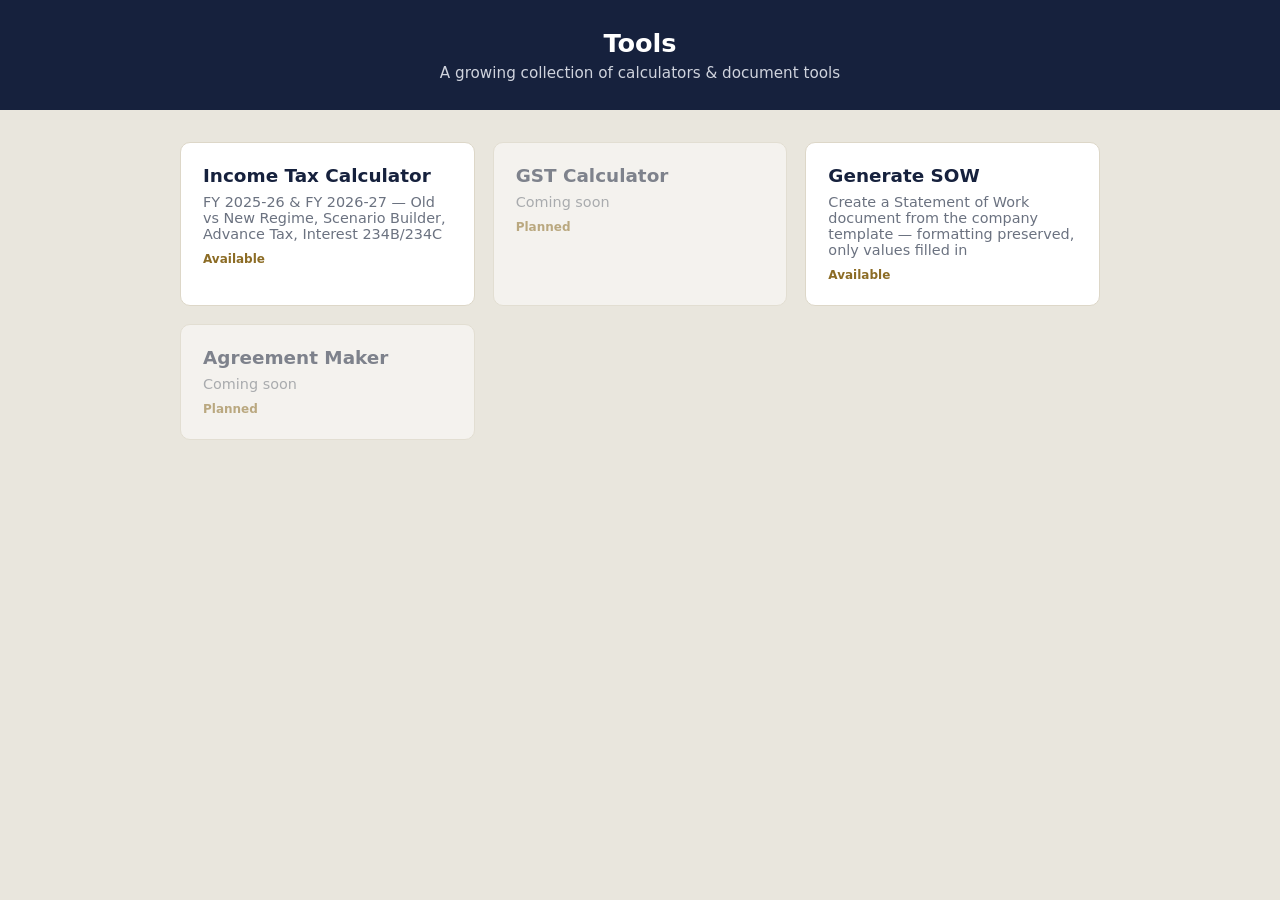
==== commit 1df64d52: "Add SOW Generator tool and make hub the live root page Add tools/sow-generator/: a client-side DOCX " ====
--- a/index.html
+++ b/index.html
@@ -3,522 +3,81 @@
 <head>
 <meta charset="UTF-8" />
 <meta name="viewport" content="width=device-width, initial-scale=1.0" />
-<title>Income Tax Calculator — FY 2025-26 & FY 2026-27 | Old vs New Regime</title>
-<link rel="stylesheet" href="style.css" />
+<title>Tools — Tax, GST & More</title>
+<link rel="stylesheet" href="shared/theme.css" />
+<style>
+  .hub-header {
+    background: var(--navy);
+    color: #fff;
+    padding: 28px 24px;
+    text-align: center;
+  }
+  .hub-header h1 { margin: 0 0 6px; font-size: 1.6rem; }
+  .hub-header p { margin: 0; color: #cfd3dd; font-size: 0.95rem; }
+  .hub-grid {
+    max-width: 960px;
+    margin: 32px auto;
+    padding: 0 20px;
+    display: grid;
+    grid-template-columns: repeat(auto-fit, minmax(220px, 1fr));
+    gap: 18px;
+  }
+  .tool-card {
+    background: var(--card);
+    border: 1px solid var(--border);
+    border-radius: var(--radius);
+    padding: 22px;
+    transition: transform 0.15s ease, box-shadow 0.15s ease;
+  }
+  .tool-card:hover {
+    transform: translateY(-3px);
+    box-shadow: 0 6px 16px rgba(0,0,0,0.08);
+  }
+  .tool-card h2 { margin: 0 0 8px; font-size: 1.15rem; color: var(--navy); }
+  .tool-card p { margin: 0; color: var(--muted); font-size: 0.9rem; }
+  .tool-card.disabled { opacity: 0.5; cursor: default; }
+  .tool-card.disabled:hover { transform: none; box-shadow: none; }
+  .tag {
+    display: inline-block;
+    margin-top: 10px;
+    font-size: 0.75rem;
+    color: var(--gold-dark);
+    font-weight: 600;
+  }
+</style>
 </head>
 <body>
 
-<nav class="tabnav">
-  <button class="tab-btn active" data-tab="calculator">Tax Calculator</button>
-  <button class="tab-btn" data-tab="scenarios">Scenario Builder</button>
-  <button class="tab-btn" data-tab="advance">Advance Tax</button>
-  <button class="tab-btn" data-tab="interest">Interest 234B / 234C</button>
-  <button class="tab-btn" data-tab="slabs">Tax Slabs</button>
-  <button class="tab-btn" data-tab="table">Tax Table</button>
-  <button class="tab-btn" data-tab="duedates">ITR Due Dates</button>
-  <button class="tab-btn" data-tab="howto">How to Use</button>
-  <button class="tab-btn" data-tab="tests">Validation Tests</button>
-</nav>
+<div class="hub-header">
+  <h1>Tools</h1>
+  <p>A growing collection of calculators &amp; document tools</p>
+</div>
 
-<div class="wrap">
+<div class="hub-grid">
+  <a class="tool-card" href="tools/tax-calculator/index.html">
+    <h2>Income Tax Calculator</h2>
+    <p>FY 2025-26 &amp; FY 2026-27 — Old vs New Regime, Scenario Builder, Advance Tax, Interest 234B/234C</p>
+    <span class="tag">Available</span>
+  </a>
 
-<!-- ============================== TAX CALCULATOR ============================== -->
-<section class="tab-panel" id="tab-calculator">
-
-  <div class="card controls controls-5">
-    <div class="field">
-      <label for="fy">Financial Year</label>
-      <select id="fy">
-        <option value="2025-26">FY 2025-26 (AY 2026-27)</option>
-        <option value="2026-27">FY 2026-27 (AY 2027-28)</option>
-      </select>
-    </div>
-    <div class="field">
-      <label for="age">Taxpayer Category</label>
-      <select id="age">
-        <option value="below60">Individual (below 60)</option>
-        <option value="senior">Senior Citizen (60–79)</option>
-        <option value="supersenior">Super Senior (80+)</option>
-        <option value="nonresident">Non-Resident</option>
-        <option value="huf">HUF</option>
-        <option value="aopboi">AOP / BOI</option>
-        <option value="ajp">Artificial Juridical Person</option>
-      </select>
-    </div>
-    <div class="field">
-      <label for="taxpayerType">Taxpayer Type</label>
-      <select id="taxpayerType">
-        <option value="salaried">Salaried</option>
-        <option value="pensioner">Pensioner</option>
-        <option value="business">Business / Professional</option>
-        <option value="other">Other</option>
-      </select>
-    </div>
-    <div class="field">
-      <label for="regimeToggle">Regime</label>
-      <select id="regimeToggle">
-        <option value="both">Compare Both</option>
-        <option value="new">New Regime</option>
-        <option value="old">Old Regime</option>
-      </select>
-    </div>
-    <div class="field">
-      <label for="metroCity">City (for HRA)</label>
-      <select id="metroCity">
-        <option value="metro">Metro (50% HRA)</option>
-        <option value="nonmetro">Non-Metro (40% HRA)</option>
-      </select>
-    </div>
+  <div class="tool-card disabled">
+    <h2>GST Calculator</h2>
+    <p>Coming soon</p>
+    <span class="tag">Planned</span>
   </div>
 
-  <div class="calc-layout">
-    <div class="calc-main">
+  <a class="tool-card" href="tools/sow-generator/index.html">
+    <h2>Generate SOW</h2>
+    <p>Create a Statement of Work document from the company template — formatting preserved, only values filled in</p>
+    <span class="tag">Available</span>
+  </a>
 
-      <!-- HEAD 1: SALARY -->
-      <details class="card accordion" open>
-        <summary><span>Income from Salary</span><span class="head-tag">Head 1</span></summary>
-        <p class="section-note">Standard deduction is applied automatically (Old ₹50,000 / New ₹75,000). HRA exemption u/s 10(13A) is allowed only under the Old Regime.</p>
-        <div class="two-col">
-          <div class="field">
-            <label for="grossSalary">Gross Salary <span class="info-i" title="Bonus / Special Allowance / other components not itemised below">ⓘ</span></label>
-            <input type="text" inputmode="numeric" autocomplete="off" class="money-input" id="grossSalary" value="0" />
-          </div>
-          <div class="field">
-            <label for="basicDA">Basic + DA <span class="info-i" title="Forming part of salary; used as the base for HRA exemption">ⓘ</span></label>
-            <input type="text" inputmode="numeric" autocomplete="off" class="money-input" id="basicDA" value="0" />
-          </div>
-          <div class="field">
-            <label for="daTerms">Dearness Allowance <span class="hint">(in terms)</span></label>
-            <input type="text" inputmode="numeric" autocomplete="off" class="money-input" id="daTerms" value="0" />
-          </div>
-          <div class="field">
-            <label for="hraReceived">HRA Received <span class="info-i" title="Used with Basic+DA, Rent Paid, and City to compute the HRA exemption u/s 10(13A) — Old Regime only.">ⓘ</span></label>
-            <input type="text" inputmode="numeric" autocomplete="off" class="money-input" id="hraReceived" value="0" />
-          </div>
-          <div class="field">
-            <label for="rentPaid">Rent Paid <span class="hint">(annual)</span></label>
-            <input type="text" inputmode="numeric" autocomplete="off" class="money-input" id="rentPaid" value="0" />
-          </div>
-          <div class="field">
-            <label for="professionalTax">Professional Tax <span class="info-i" title="u/s 16(iii) — deductible only under the Old Regime">ⓘ</span></label>
-            <input type="text" inputmode="numeric" autocomplete="off" class="money-input" id="professionalTax" value="0" />
-          </div>
-          <div class="field">
-            <label for="perquisites">Perquisites <span class="hint">(taxable)</span></label>
-            <input type="text" inputmode="numeric" autocomplete="off" class="money-input" id="perquisites" value="0" />
-          </div>
-          <div class="field">
-            <label for="arrears">Arrears <span class="hint">(89 relief claimed separately)</span></label>
-            <input type="text" inputmode="numeric" autocomplete="off" class="money-input" id="arrears" value="0" />
-          </div>
-          <div class="field full">
-            <label for="exemptAllowances">Exempt Allowances <span class="info-i" title="u/s 10 — e.g. LTA, conveyance; allowed in both regimes">ⓘ</span></label>
-            <input type="text" inputmode="numeric" autocomplete="off" class="money-input" id="exemptAllowances" value="0" />
-          </div>
-        </div>
-      </details>
-
-      <!-- HEAD 2: HOUSE PROPERTY -->
-      <details class="card accordion">
-        <summary><span>Income from House Property</span><span class="head-tag">Head 2</span></summary>
-        <p class="section-note">Self-occupied interest u/s 24(b) is capped at ₹2,00,000 and allowed under the Old Regime only. Loss set-off against other heads is restricted to ₹2,00,000.</p>
-        <div class="field">
-          <label for="selfOccupiedInterest">Self-Occupied Property — Interest on Housing Loan u/s 24(b)</label>
-          <input type="text" inputmode="numeric" autocomplete="off" class="money-input" id="selfOccupiedInterest" value="0" />
-        </div>
-        <div class="two-col">
-          <div class="field">
-            <label for="letOutRent">Let-Out — Gross Annual Rent</label>
-            <input type="text" inputmode="numeric" autocomplete="off" class="money-input" id="letOutRent" value="0" />
-          </div>
-          <div class="field">
-            <label for="municipalTax">Municipal Taxes Paid</label>
-            <input type="text" inputmode="numeric" autocomplete="off" class="money-input" id="municipalTax" value="0" />
-          </div>
-          <div class="field">
-            <label for="letOutInterest">Let-Out — Interest on Loan <span class="info-i" title="Sec 24(b): interest on a loan for a let-out property — no upper limit, subject to the overall ₹2,00,000 loss set-off cap.">ⓘ</span></label>
-            <input type="text" inputmode="numeric" autocomplete="off" class="money-input" id="letOutInterest" value="0" />
-          </div>
-          <div class="field">
-            <label for="preConstructionInterest">Pre-construction Interest <span class="hint">(1/5th)</span> <span class="info-i" title="Sec 24(b) proviso: pre-construction period interest, claimable in 5 equal annual instalments starting from the year of completion.">ⓘ</span></label>
-            <input type="text" inputmode="numeric" autocomplete="off" class="money-input" id="preConstructionInterest" value="0" />
-          </div>
-          <div class="field">
-            <label for="coOwnerShare">Co-owner Share (%) <span class="info-i" title="Your share of the let-out property">ⓘ</span></label>
-            <input type="number" id="coOwnerShare" min="0" max="100" value="100" />
-          </div>
-        </div>
-      </details>
-
-      <!-- HEAD 3: BUSINESS / PROFESSION -->
-      <details class="card accordion">
-        <summary><span>Profits &amp; Gains of Business / Profession</span><span class="head-tag">Head 3</span></summary>
-        <p class="section-note">Enter either the regular computation figures or presumptive income (44AD / 44ADA / 44AE). Presumptive income, where entered, is taken as the business income.</p>
-        <div class="two-col">
-          <div class="field">
-            <label for="netProfit">Net Profit as per P&amp;L</label>
-            <input type="text" inputmode="numeric" autocomplete="off" class="money-input" id="netProfit" value="0" />
-          </div>
-          <div class="field">
-            <label for="addDisallowances">Add: Disallowances</label>
-            <input type="text" inputmode="numeric" autocomplete="off" class="money-input" id="addDisallowances" value="0" />
-          </div>
-          <div class="field">
-            <label for="addOtherAdditions">Add: Other Additions</label>
-            <input type="text" inputmode="numeric" autocomplete="off" class="money-input" id="addOtherAdditions" value="0" />
-          </div>
-          <div class="field">
-            <label for="lessAllowableDeductions">Less: Allowable Deductions</label>
-            <input type="text" inputmode="numeric" autocomplete="off" class="money-input" id="lessAllowableDeductions" value="0" />
-          </div>
-          <div class="field">
-            <label for="depreciationAdjustment">Depreciation Adjustment u/s 32</label>
-            <input type="text" inputmode="numeric" autocomplete="off" class="money-input" id="depreciationAdjustment" value="0" />
-          </div>
-          <div class="field">
-            <label for="presumptive44AD">Presumptive u/s 44AD</label>
-            <input type="text" inputmode="numeric" autocomplete="off" class="money-input" id="presumptive44AD" value="0" />
-          </div>
-          <div class="field">
-            <label for="presumptive44ADA">Presumptive u/s 44ADA</label>
-            <input type="text" inputmode="numeric" autocomplete="off" class="money-input" id="presumptive44ADA" value="0" />
-          </div>
-          <div class="field">
-            <label for="presumptive44AE">Presumptive u/s 44AE</label>
-            <input type="text" inputmode="numeric" autocomplete="off" class="money-input" id="presumptive44AE" value="0" />
-          </div>
-          <div class="field">
-            <label for="broughtForwardBusinessLoss">Brought-Forward Business Loss</label>
-            <input type="text" inputmode="numeric" autocomplete="off" class="money-input" id="broughtForwardBusinessLoss" value="0" />
-          </div>
-          <div class="field">
-            <label for="currentYearBusinessLoss">Current-Year Business Loss</label>
-            <input type="text" inputmode="numeric" autocomplete="off" class="money-input" id="currentYearBusinessLoss" value="0" />
-          </div>
-        </div>
-      </details>
-
-      <!-- HEAD 4: CAPITAL GAINS -->
-      <details class="card accordion">
-        <summary><span>Capital Gains</span><span class="head-tag">Head 4</span></summary>
-        <p class="section-note">Special-rate gains are taxed separately: STCG u/s 111A @20%, LTCG u/s 112A @12.5% (exemption ₹1,25,000), LTCG u/s 112 @12.5%. For residents, unexhausted basic exemption is set off against special-rate income.</p>
-        <div class="two-col">
-          <div class="field">
-            <label for="stcgSlab">STCG Taxable at Slab Rates <span class="info-i" title="Short-term capital gains not covered by a special rate (e.g. unlisted shares, most debt mutual funds) — taxed at normal slab rates.">ⓘ</span></label>
-            <input type="text" inputmode="numeric" autocomplete="off" class="money-input" id="stcgSlab" value="0" />
-          </div>
-          <div class="field">
-            <label for="stcg111A">STCG u/s 111A <span class="hint">(equity, 20%)</span> <span class="info-i" title="Sec 111A: short-term gains on listed equity shares/equity mutual fund units (STT paid) — flat 20%.">ⓘ</span></label>
-            <input type="text" inputmode="numeric" autocomplete="off" class="money-input" id="stcg111A" value="0" />
-          </div>
-          <div class="field">
-            <label for="ltcg112A">LTCG u/s 112A <span class="hint">(equity, 12.5%)</span> <span class="info-i" title="Sec 112A: long-term gains on listed equity shares/equity mutual fund units — 12.5%, with a ₹1,25,000 annual exemption.">ⓘ</span></label>
-            <input type="text" inputmode="numeric" autocomplete="off" class="money-input" id="ltcg112A" value="0" />
-          </div>
-          <div class="field">
-            <label for="ltcg112">LTCG u/s 112 <span class="hint">(others, 12.5%)</span> <span class="info-i" title="Sec 112: long-term capital gains on other assets (property, debt instruments, unlisted shares, etc.) — 12.5%.">ⓘ</span></label>
-            <input type="text" inputmode="numeric" autocomplete="off" class="money-input" id="ltcg112" value="0" />
-          </div>
-        </div>
-      </details>
-
-      <!-- HEAD 5: OTHER SOURCES -->
-      <details class="card accordion">
-        <summary><span>Income from Other Sources</span><span class="head-tag">Head 5</span></summary>
-        <p class="section-note">Lottery / online gaming / VDA / unexplained income are taxed at special rates (30% / 30% / 30% / 60% respectively) and are not eligible for rebate u/s 87A.</p>
-        <div class="two-col">
-          <div class="field">
-            <label for="savingsInterest">Savings Bank Interest</label>
-            <input type="text" inputmode="numeric" autocomplete="off" class="money-input" id="savingsInterest" value="0" />
-          </div>
-          <div class="field">
-            <label for="fdInterest">Fixed Deposit / Other Interest</label>
-            <input type="text" inputmode="numeric" autocomplete="off" class="money-input" id="fdInterest" value="0" />
-          </div>
-          <div class="field">
-            <label for="dividendIncome">Dividend Income</label>
-            <input type="text" inputmode="numeric" autocomplete="off" class="money-input" id="dividendIncome" value="0" />
-          </div>
-          <div class="field">
-            <label for="familyPension">Family Pension <span class="info-i" title="Deduction: 1/3rd or ₹15,000 (Old) / ₹25,000 (New), whichever lower">ⓘ</span></label>
-            <input type="text" inputmode="numeric" autocomplete="off" class="money-input" id="familyPension" value="0" />
-          </div>
-          <div class="field">
-            <label for="lottery115BB">Lottery / Winnings <span class="hint">u/s 115BB (30%)</span></label>
-            <input type="text" inputmode="numeric" autocomplete="off" class="money-input" id="lottery115BB" value="0" />
-          </div>
-          <div class="field">
-            <label for="onlineGaming115BBJ">Online Gaming <span class="hint">u/s 115BBJ (30%)</span></label>
-            <input type="text" inputmode="numeric" autocomplete="off" class="money-input" id="onlineGaming115BBJ" value="0" />
-          </div>
-          <div class="field">
-            <label for="vda115BBH">VDA / Crypto <span class="hint">u/s 115BBH (30%)</span></label>
-            <input type="text" inputmode="numeric" autocomplete="off" class="money-input" id="vda115BBH" value="0" />
-          </div>
-          <div class="field">
-            <label for="unexplained115BBE">Unexplained Income <span class="hint">u/s 115BBE (60%)</span></label>
-            <input type="text" inputmode="numeric" autocomplete="off" class="money-input" id="unexplained115BBE" value="0" />
-          </div>
-          <div class="field full">
-            <label for="otherIncomeSlab">Other Income <span class="hint">(taxable at slab)</span></label>
-            <input type="text" inputmode="numeric" autocomplete="off" class="money-input" id="otherIncomeSlab" value="0" />
-          </div>
-        </div>
-      </details>
-
-      <!-- AGRICULTURAL INCOME -->
-      <details class="card accordion">
-        <summary><span>Agricultural Income</span><span class="head-tag partial">Partial Integration</span></summary>
-        <p class="section-note">Net agricultural income above ₹5,000 is aggregated for rate purposes (partial integration) where the taxpayer is an individual/HUF and non-agricultural income exceeds the basic exemption.</p>
-        <div class="field">
-          <label for="agriIncome">Net Agricultural Income <span class="info-i" title="Exempt u/s 10(1); partial integration for rate purposes follows the Finance Act's First Schedule, Part IV rules.">ⓘ</span></label>
-          <input type="text" inputmode="numeric" autocomplete="off" class="money-input" id="agriIncome" value="0" />
-        </div>
-      </details>
-
-      <!-- DEDUCTIONS: OLD REGIME -->
-      <details class="card accordion">
-        <summary><span>Deductions — Chapter VI-A</span><span class="head-tag old">Old Regime</span></summary>
-        <p class="section-note">These deductions are available under the Old Regime. Statutory ceilings (e.g. 80C aggregate ₹1,50,000; 80CCD(1B) ₹50,000) are applied automatically, with a validation note.</p>
-        <div class="two-col">
-          <div class="field"><label for="sec80C">80C <span class="info-i" title="Sec 80C: investments in PPF, ELSS, life insurance premium, EPF, principal repayment of home loan, etc. Combined limit with 80CCC & 80CCD(1): ₹1,50,000.">ⓘ</span></label><input type="text" inputmode="numeric" autocomplete="off" class="money-input" id="sec80C" value="0" /></div>
-          <div class="field"><label for="sec80CCC">80CCC <span class="info-i" title="Sec 80CCC: contribution to LIC/insurer pension/annuity plans. Combined limit with 80C & 80CCD(1): ₹1,50,000.">ⓘ</span></label><input type="text" inputmode="numeric" autocomplete="off" class="money-input" id="sec80CCC" value="0" /></div>
-          <div class="field"><label for="sec80CCD1">80CCD(1) — employee NPS <span class="info-i" title="Sec 80CCD(1): employee's own NPS contribution. Combined limit with 80C & 80CCC: ₹1,50,000.">ⓘ</span></label><input type="text" inputmode="numeric" autocomplete="off" class="money-input" id="sec80CCD1" value="0" /></div>
-          <div class="field"><label for="sec80CCD1B">80CCD(1B) — addl. NPS <span class="info-i" title="Sec 80CCD(1B): additional NPS contribution, over and above the ₹1,50,000 limit under 80CCE. Max ₹50,000.">ⓘ</span></label><input type="text" inputmode="numeric" autocomplete="off" class="money-input" id="sec80CCD1B" value="0" /></div>
-          <div class="field"><label for="sec80CCD2_old">80CCD(2) — employer NPS <span class="info-i" title="Sec 80CCD(2): employer's NPS contribution — deductible in both Old and New Regime, outside the ₹1,50,000 cap.">ⓘ</span></label><input type="text" inputmode="numeric" autocomplete="off" class="money-input" id="sec80CCD2_old" value="0" /></div>
-          <div class="field"><label for="sec80D">80D — Mediclaim <span class="info-i" title="Sec 80D: medical insurance premium for self/family/parents. Max ₹25,000 (₹50,000 if the insured is a senior citizen).">ⓘ</span></label><input type="text" inputmode="numeric" autocomplete="off" class="money-input" id="sec80D" value="0" /></div>
-          <div class="field"><label for="sec80DD">80DD <span class="info-i" title="Sec 80DD: maintenance/medical treatment of a dependant with disability. Fixed deduction ₹75,000 (₹1,25,000 for severe disability), irrespective of actual expense.">ⓘ</span></label><input type="text" inputmode="numeric" autocomplete="off" class="money-input" id="sec80DD" value="0" /></div>
-          <div class="field"><label for="sec80DDB">80DDB <span class="info-i" title="Sec 80DDB: medical treatment of specified diseases. Max ₹40,000 (₹1,00,000 for senior citizens).">ⓘ</span></label><input type="text" inputmode="numeric" autocomplete="off" class="money-input" id="sec80DDB" value="0" /></div>
-          <div class="field"><label for="sec80E">80E — education loan <span class="info-i" title="Sec 80E: interest on a loan for higher education — no upper limit on the amount, allowed for 8 consecutive years.">ⓘ</span></label><input type="text" inputmode="numeric" autocomplete="off" class="money-input" id="sec80E" value="0" /></div>
-          <div class="field"><label for="sec80EE">80EE <span class="info-i" title="Sec 80EE: interest on home loan for first-time buyers (loan sanctioned FY2016-17). Max ₹50,000, over and above Sec 24(b).">ⓘ</span></label><input type="text" inputmode="numeric" autocomplete="off" class="money-input" id="sec80EE" value="0" /></div>
-          <div class="field"><label for="sec80EEA">80EEA <span class="info-i" title="Sec 80EEA: additional interest on home loan for affordable housing (loan sanctioned FY2019-20 to FY2021-22). Max ₹1,50,000.">ⓘ</span></label><input type="text" inputmode="numeric" autocomplete="off" class="money-input" id="sec80EEA" value="0" /></div>
-          <div class="field"><label for="sec80G">80G — donations <span class="info-i" title="Sec 80G: donations to specified charitable funds/institutions — 50% or 100% deduction depending on the fund, some subject to a qualifying-income limit.">ⓘ</span></label><input type="text" inputmode="numeric" autocomplete="off" class="money-input" id="sec80G" value="0" /></div>
-          <div class="field"><label for="sec80GG">80GG — rent (no HRA) <span class="info-i" title="Sec 80GG: rent paid where HRA is not received. Least of ₹5,000/month, 25% of total income, or rent minus 10% of total income.">ⓘ</span></label><input type="text" inputmode="numeric" autocomplete="off" class="money-input" id="sec80GG" value="0" /></div>
-          <div class="field"><label for="sec80GGA">80GGA <span class="info-i" title="Sec 80GGA: donations for scientific research or rural development.">ⓘ</span></label><input type="text" inputmode="numeric" autocomplete="off" class="money-input" id="sec80GGA" value="0" /></div>
-          <div class="field"><label for="sec80GGC">80GGC <span class="info-i" title="Sec 80GGC: contributions to a registered political party or electoral trust.">ⓘ</span></label><input type="text" inputmode="numeric" autocomplete="off" class="money-input" id="sec80GGC" value="0" /></div>
-          <div class="field"><label for="sec80TTA">80TTA — savings interest <span class="info-i" title="Sec 80TTA: interest on a savings bank account, for individuals/HUF below 60. Max ₹10,000.">ⓘ</span></label><input type="text" inputmode="numeric" autocomplete="off" class="money-input" id="sec80TTA" value="0" /></div>
-          <div class="field"><label for="sec80TTB">80TTB — senior interest <span class="info-i" title="Sec 80TTB: interest on all deposits (savings + FD), for resident senior citizens only. Max ₹50,000; replaces 80TTA for them.">ⓘ</span></label><input type="text" inputmode="numeric" autocomplete="off" class="money-input" id="sec80TTB" value="0" /></div>
-          <div class="field"><label for="sec80U">80U — disability <span class="info-i" title="Sec 80U: deduction for a taxpayer with a disability — fixed ₹75,000 (₹1,25,000 for severe disability), irrespective of actual expense.">ⓘ</span></label><input type="text" inputmode="numeric" autocomplete="off" class="money-input" id="sec80U" value="0" /></div>
-          <div class="field full"><label for="otherDeductions">Other Chapter VI-A deductions</label><input type="text" inputmode="numeric" autocomplete="off" class="money-input" id="otherDeductions" value="0" /></div>
-        </div>
-      </details>
-
-      <!-- DEDUCTIONS: NEW REGIME -->
-      <details class="card accordion">
-        <summary><span>Deductions</span><span class="head-tag new">New Regime</span></summary>
-        <p class="section-note">Only a limited set of deductions is permitted under the New Regime u/s 115BAC.</p>
-        <div class="two-col">
-          <div class="field"><label for="sec80CCD2_new">80CCD(2) — employer NPS <span class="info-i" title="Sec 80CCD(2): employer's NPS contribution — one of the few deductions retained under the New Regime u/s 115BAC.">ⓘ</span></label><input type="text" inputmode="numeric" autocomplete="off" class="money-input" id="sec80CCD2_new" value="0" /></div>
-          <div class="field"><label for="sec80CCH2">80CCH(2) — Agniveer <span class="info-i" title="Sec 80CCH(2): contribution to the Agniveer Corpus Fund — fully deductible, available under both regimes.">ⓘ</span></label><input type="text" inputmode="numeric" autocomplete="off" class="money-input" id="sec80CCH2" value="0" /></div>
-          <div class="field"><label for="sec80JJAA">80JJAA — new employment <span class="info-i" title="Sec 80JJAA: deduction for employing new employees — 30% of additional employee cost, claimable for 3 assessment years.">ⓘ</span></label><input type="text" inputmode="numeric" autocomplete="off" class="money-input" id="sec80JJAA" value="0" /></div>
-          <div class="field"><label for="sec80LA3A">80LA(1A) — IFSC unit <span class="info-i" title="Sec 80LA(1A): deduction for income of an IFSC (International Financial Services Centre) unit.">ⓘ</span></label><input type="text" inputmode="numeric" autocomplete="off" class="money-input" id="sec80LA3A" value="0" /></div>
-        </div>
-      </details>
-
-      <!-- TAXES PAID & RELIEFS -->
-      <details class="card accordion">
-        <summary><span>Taxes Paid &amp; Reliefs</span><span class="head-tag prepaid">Pre-paid</span></summary>
-        <p class="section-note">Enter taxes already paid to arrive at the net payable / refundable position.</p>
-        <div class="two-col">
-          <div class="field"><label for="tds">TDS <span class="info-i" title="Tax Deducted at Source, u/s 192–195 (various) — already collected by the payer and deposited with the government.">ⓘ</span></label><input type="text" inputmode="numeric" autocomplete="off" class="money-input" id="tds" value="0" /></div>
-          <div class="field"><label for="tcs">TCS <span class="info-i" title="Tax Collected at Source, u/s 206C — already collected by the seller/collector and deposited with the government.">ⓘ</span></label><input type="text" inputmode="numeric" autocomplete="off" class="money-input" id="tcs" value="0" /></div>
-          <div class="field"><label for="advanceTax">Advance Tax Paid <span class="info-i" title="Advance tax paid in instalments during the year, u/s 208–211.">ⓘ</span></label><input type="text" inputmode="numeric" autocomplete="off" class="money-input" id="advanceTax" value="0" /></div>
-          <div class="field"><label for="selfAssessmentTax">Self-Assessment Tax <span class="info-i" title="Tax paid u/s 140A at the time of filing the return, to clear any balance tax liability.">ⓘ</span></label><input type="text" inputmode="numeric" autocomplete="off" class="money-input" id="selfAssessmentTax" value="0" /></div>
-          <div class="field"><label for="relief89">Relief u/s 89 <span class="info-i" title="Sec 89: relief for tax arising from salary received in arrears or advance, which would otherwise be taxed at a higher rate due to bunching into one year.">ⓘ</span></label><input type="text" inputmode="numeric" autocomplete="off" class="money-input" id="relief89" value="0" /></div>
-        </div>
-      </details>
-
-      <div id="results"></div>
-
-    </div>
-
-    <!-- STICKY SUMMARY SIDEBAR -->
-    <aside class="calc-sidebar">
-      <div class="summary-card">
-        <div class="summary-header">Tax Summary</div>
-        <div class="summary-body">
-          <div class="summary-boxes">
-            <div class="summary-box">
-              <span>OLD REGIME</span>
-              <strong id="sumOld">₹0</strong>
-            </div>
-            <div class="summary-box">
-              <span>NEW REGIME</span>
-              <strong id="sumNew">₹0</strong>
-            </div>
-          </div>
-          <div class="summary-row"><span>Recommended</span><strong id="sumRecommended">—</strong></div>
-          <div class="summary-row"><span>Estimated Saving</span><strong id="sumSaving">—</strong></div>
-          <div class="summary-row main"><span>Tax Payable</span><strong id="sumPayable">₹0</strong></div>
-
-          <button id="calcBtn" class="gold-btn full-btn">Calculate Tax</button>
-          <button id="addToScenarioBtn" class="util-btn full-btn scenario-add-btn">+ Add to Scenario</button>
-
-          <div class="util-grid">
-            <button id="loadSampleBtn" class="util-btn">Load Sample</button>
-            <button id="resetBtn" class="util-btn">Reset</button>
-            <button id="saveBtn" class="util-btn">Save</button>
-            <button id="loadSavedBtn" class="util-btn">Load Saved</button>
-            <button id="copySummaryBtn" class="util-btn">Copy Summary</button>
-            <button id="exportCsvBtn" class="util-btn">Export CSV</button>
-            <button id="downloadPdfBtn" class="util-btn dark-btn">Download PDF</button>
-            <button id="printBtn" class="util-btn dark-btn">Print</button>
-          </div>
-        </div>
-      </div>
-    </aside>
+  <div class="tool-card disabled">
+    <h2>Agreement Maker</h2>
+    <p>Coming soon</p>
+    <span class="tag">Planned</span>
   </div>
-</section>
-
-<!-- ============================== SCENARIO BUILDER ============================== -->
-<section class="tab-panel hidden" id="tab-scenarios">
-  <div class="card accordion-static" open>
-    <div class="static-header"><span>Scenario Builder</span><span class="head-tag partial">Up to 4 scenarios</span></div>
-    <p class="section-note">
-      Save the current calculation as a scenario, build up to four different income structures (e.g. Salary vs. Professional
-      vs. Business vs. a Mixed structure), then compare them side by side to see which results in the lowest tax.
-      Go to the <strong>Tax Calculator</strong> tab, fill in an income structure, click <strong>Calculate Tax</strong>, then
-      <strong>+ Add to Scenario</strong>. Clear the form and repeat for each scenario you want to compare.
-    </p>
-    <div id="scenarioCards" class="scenario-cards"></div>
-    <div id="scenarioComparison"></div>
-  </div>
-</section>
-
-<!-- ============================== ADVANCE TAX ============================== -->
-<section class="tab-panel hidden" id="tab-advance">
-  <div class="card accordion-static" open>
-    <div class="static-header"><span>Advance Tax Calculator</span><span class="head-tag">FY 2026-27</span></div>
-    <p class="section-note">Computes instalment-wise advance tax u/s 208–211. Normal taxpayers: 15% by 15 Jun, 45% by 15 Sep, 75% by 15 Dec, 100% by 15 Mar. Presumptive (44AD/44ADA): 100% by 15 Mar.</p>
-    <div class="two-col">
-      <div class="field"><label for="advAge">Taxpayer Category</label>
-        <select id="advAge">
-          <option value="below60">Individual (below 60)</option>
-          <option value="senior">Senior Citizen (60–80)</option>
-          <option value="supersenior">Super Senior Citizen (80+)</option>
-        </select>
-      </div>
-      <div class="field"><label for="advRegime">Regime</label>
-        <select id="advRegime">
-          <option value="new">New Regime</option>
-          <option value="old">Old Regime</option>
-        </select>
-      </div>
-      <div class="field"><label for="advIncome">Estimated Total Income</label><input type="text" inputmode="numeric" autocomplete="off" class="money-input" id="advIncome" value="0" /></div>
-      <div class="field"><label for="advTds">TDS / TCS deductible</label><input type="text" inputmode="numeric" autocomplete="off" class="money-input" id="advTds" value="0" /></div>
-      <div class="field"><label for="advTcs">TCS (separate, if any)</label><input type="text" inputmode="numeric" autocomplete="off" class="money-input" id="advTcs" value="0" /></div>
-      <div class="field"><label for="advRelief">Relief u/s 89 / 90 / 91</label><input type="text" inputmode="numeric" autocomplete="off" class="money-input" id="advRelief" value="0" /></div>
-    </div>
-    <label class="checkbox-row"><input type="checkbox" id="advPresumptive" /> Presumptive taxpayer (44AD / 44ADA) — single instalment by 15 March</label>
-    <div class="two-col">
-      <div class="field"><label for="advJun">Paid by 15 Jun</label><input type="text" inputmode="numeric" autocomplete="off" class="money-input" id="advJun" value="0" /></div>
-      <div class="field"><label for="advSep">Paid by 15 Sep</label><input type="text" inputmode="numeric" autocomplete="off" class="money-input" id="advSep" value="0" /></div>
-      <div class="field"><label for="advDec">Paid by 15 Dec</label><input type="text" inputmode="numeric" autocomplete="off" class="money-input" id="advDec" value="0" /></div>
-      <div class="field"><label for="advMar">Paid by 15 Mar</label><input type="text" inputmode="numeric" autocomplete="off" class="money-input" id="advMar" value="0" /></div>
-    </div>
-    <button id="advComputeBtn" class="gold-btn">Compute Advance Tax</button>
-    <div id="advResults"></div>
-  </div>
-</section>
-
-<!-- ============================== INTEREST 234B/234C ============================== -->
-<section class="tab-panel hidden" id="tab-interest">
-  <div class="card accordion-static">
-    <div class="static-header"><span>Interest u/s 234B &amp; 234C</span><span class="head-tag">Default Interest</span></div>
-    <p class="section-note">Section 234B: 1% per month on shortfall where advance tax paid is less than 90% of assessed tax. Section 234C: 1% per month for deferment of advance-tax instalments. Assessed tax is net of TDS/TCS and reliefs.</p>
-    <div class="two-col">
-      <div class="field"><label for="intAssessedTax">Assessed Tax (net of TDS/TCS)</label><input type="text" inputmode="numeric" autocomplete="off" class="money-input" id="intAssessedTax" value="0" /></div>
-      <div class="field"><label for="intAdvancePaid">Total Advance Tax Paid</label><input type="text" inputmode="numeric" autocomplete="off" class="money-input" id="intAdvancePaid" value="0" /></div>
-      <div class="field"><label for="intMonths234B">234B — months of default <span class="info-i" title="Number of months from 1 April of the assessment year until the date of determination/payment">ⓘ</span></label><input type="number" id="intMonths234B" min="0" value="0" /></div>
-    </div>
-    <label class="checkbox-row"><input type="checkbox" id="intPresumptive" /> Presumptive taxpayer (44AD / 44ADA)</label>
-    <div class="two-col">
-      <div class="field"><label for="intJun">Cumulative paid by 15 Jun</label><input type="text" inputmode="numeric" autocomplete="off" class="money-input" id="intJun" value="0" /></div>
-      <div class="field"><label for="intSep">Cumulative paid by 15 Sep</label><input type="text" inputmode="numeric" autocomplete="off" class="money-input" id="intSep" value="0" /></div>
-      <div class="field"><label for="intDec">Cumulative paid by 15 Dec</label><input type="text" inputmode="numeric" autocomplete="off" class="money-input" id="intDec" value="0" /></div>
-      <div class="field"><label for="intMar">Cumulative paid by 15 Mar</label><input type="text" inputmode="numeric" autocomplete="off" class="money-input" id="intMar" value="0" /></div>
-    </div>
-    <button id="intComputeBtn" class="gold-btn">Compute Interest</button>
-    <div id="intResults"></div>
-  </div>
-</section>
-
-<!-- ============================== TAX SLABS ============================== -->
-<section class="tab-panel hidden" id="tab-slabs">
-  <div class="card accordion-static">
-    <div class="static-header"><span>Income Tax Slab Rates</span><span class="head-tag">FY 2025-26 &amp; FY 2026-27</span></div>
-    <div id="slabsContent"></div>
-  </div>
-</section>
-
-<!-- ============================== TAX TABLE ============================== -->
-<section class="tab-panel hidden" id="tab-table">
-  <div class="card accordion-static">
-    <div class="static-header"><span>Quick-Reference Tax Table</span><span class="head-tag">Old vs New, by Income Level</span></div>
-    <p class="section-note">Illustrative total tax liability (no deductions, standard deduction only, salaried individual below 60) at common income levels — useful for quickly showing a client where the regime crossover happens.</p>
-    <div class="two-col" style="max-width:320px">
-      <div class="field"><label for="tableFY">Financial Year</label>
-        <select id="tableFY">
-          <option value="2025-26">FY 2025-26</option>
-          <option value="2026-27">FY 2026-27</option>
-        </select>
-      </div>
-    </div>
-    <div id="tableContent"></div>
-  </div>
-</section>
-
-<!-- ============================== ITR DUE DATES ============================== -->
-<section class="tab-panel hidden" id="tab-duedates">
-  <div class="card accordion-static">
-    <div class="static-header"><span>ITR Due Dates</span><span class="head-tag">AY 2026-27 &amp; AY 2027-28</span></div>
-    <p class="section-note">Standard statutory due dates under the Income-tax Act. Dates are extended only by specific CBDT notification/circular for a given assessment year — confirm against the latest notification before relying on these for filing.</p>
-    <table class="slab-table">
-      <thead><tr><th>Category of Taxpayer</th><th>Due Date</th></tr></thead>
-      <tbody>
-        <tr><td>Individuals / HUF — no audit required</td><td>31 July</td></tr>
-        <tr><td>Businesses requiring audit (incl. companies)</td><td>31 October</td></tr>
-        <tr><td>Taxpayers with transfer pricing report (Form 3CEB)</td><td>30 November</td></tr>
-        <tr><td>Belated return u/s 139(4)</td><td>31 December</td></tr>
-        <tr><td>Revised return u/s 139(5)</td><td>31 December</td></tr>
-        <tr><td>Updated return u/s 139(8A)</td><td>Within 48 months from end of relevant AY</td></tr>
-      </tbody>
-    </table>
-  </div>
-</section>
-
-<!-- ============================== HOW TO USE ============================== -->
-<section class="tab-panel hidden" id="tab-howto">
-  <div class="card accordion-static">
-    <div class="static-header"><span>How to Use This Calculator</span></div>
-    <ol class="howto-list">
-      <li>Select the Financial Year, Taxpayer Category (age), Taxpayer Type, and the regime(s) you want to compare on the <strong>Tax Calculator</strong> tab.</li>
-      <li>Expand each income head (Salary, House Property, Business/Profession, Capital Gains, Other Sources) and fill in the relevant figures. Leave anything not applicable at 0.</li>
-      <li>Under the Old Regime, fill in Chapter VI-A deductions (80C, 80D, etc.) — these are ignored automatically under the New Regime.</li>
-      <li>Enter any taxes already paid (TDS, TCS, advance tax, self-assessment tax) and relief u/s 89 in the last section.</li>
-      <li>Click <strong>Calculate Tax</strong> — the sticky summary panel on the right shows the Old vs New regime totals, which one is recommended, and the estimated saving.</li>
-      <li>Use <strong>Load Sample</strong> to see a worked example, <strong>Save / Load Saved</strong> to keep figures for a client between visits, and <strong>Export CSV / Download PDF / Print</strong> to share the computation.</li>
-      <li>Use the <strong>Advance Tax</strong> and <strong>Interest 234B/234C</strong> tabs to check instalment compliance and any default interest once the annual tax liability is known.</li>
-    </ol>
-  </div>
-</section>
-
-<!-- ============================== VALIDATION TESTS ============================== -->
-<section class="tab-panel hidden" id="tab-tests">
-  <div class="card accordion-static">
-    <div class="static-header"><span>Validation Tests</span><span class="head-tag">Self-Check</span></div>
-    <p class="section-note">A handful of hand-verified scenarios run against the live calculation engine, to confirm the maths hasn't regressed.</p>
-    <button id="runTestsBtn" class="gold-btn">Run Tests</button>
-    <div id="testResults"></div>
-  </div>
-</section>
-
 </div>
 
-<footer class="site-footer">
-  <p>This calculator is for illustrative purposes only and uses standard slabs/rules as known for FY 2025-26 (AY 2026-27). FY 2026-27 figures reuse the same slabs in the absence of a newer notified Budget.</p>
-</footer>
-
-<script src="script.js"></script>
 </body>
 </html>
--- a/shared/theme.css
+++ b/shared/theme.css
@@ -0,0 +1,53 @@
+:root {
+  --bg: #e9e6dd;
+  --card: #ffffff;
+  --border: #ddd7c8;
+  --text: #1f2433;
+  --muted: #6b7280;
+  --navy: #16213d;
+  --navy-light: #1f2f54;
+  --gold: #a9842f;
+  --gold-dark: #8c6c25;
+  --cream: #ece6da;
+  --radius: 10px;
+}
+
+* { box-sizing: border-box; }
+
+body {
+  margin: 0;
+  font-family: "Segoe UI", system-ui, -apple-system, sans-serif;
+  background: var(--bg);
+  color: var(--text);
+}
+
+a { color: inherit; text-decoration: none; }
+
+/* Shared toast notifications */
+#toast-container {
+  position: fixed;
+  top: 16px;
+  right: 16px;
+  z-index: 9999;
+  display: flex;
+  flex-direction: column;
+  gap: 8px;
+}
+.toast {
+  min-width: 220px;
+  max-width: 360px;
+  padding: 12px 16px;
+  border-radius: 8px;
+  font-size: 13.5px;
+  font-weight: 600;
+  color: #fff;
+  background: var(--navy);
+  box-shadow: 0 6px 16px rgba(0,0,0,0.18);
+  opacity: 0;
+  transform: translateY(-8px);
+  transition: opacity 0.2s ease, transform 0.2s ease;
+}
+.toast-show { opacity: 1; transform: translateY(0); }
+.toast-success { background: #2f9e6f; }
+.toast-error { background: #c0392b; }
+.toast-info { background: var(--navy); }
